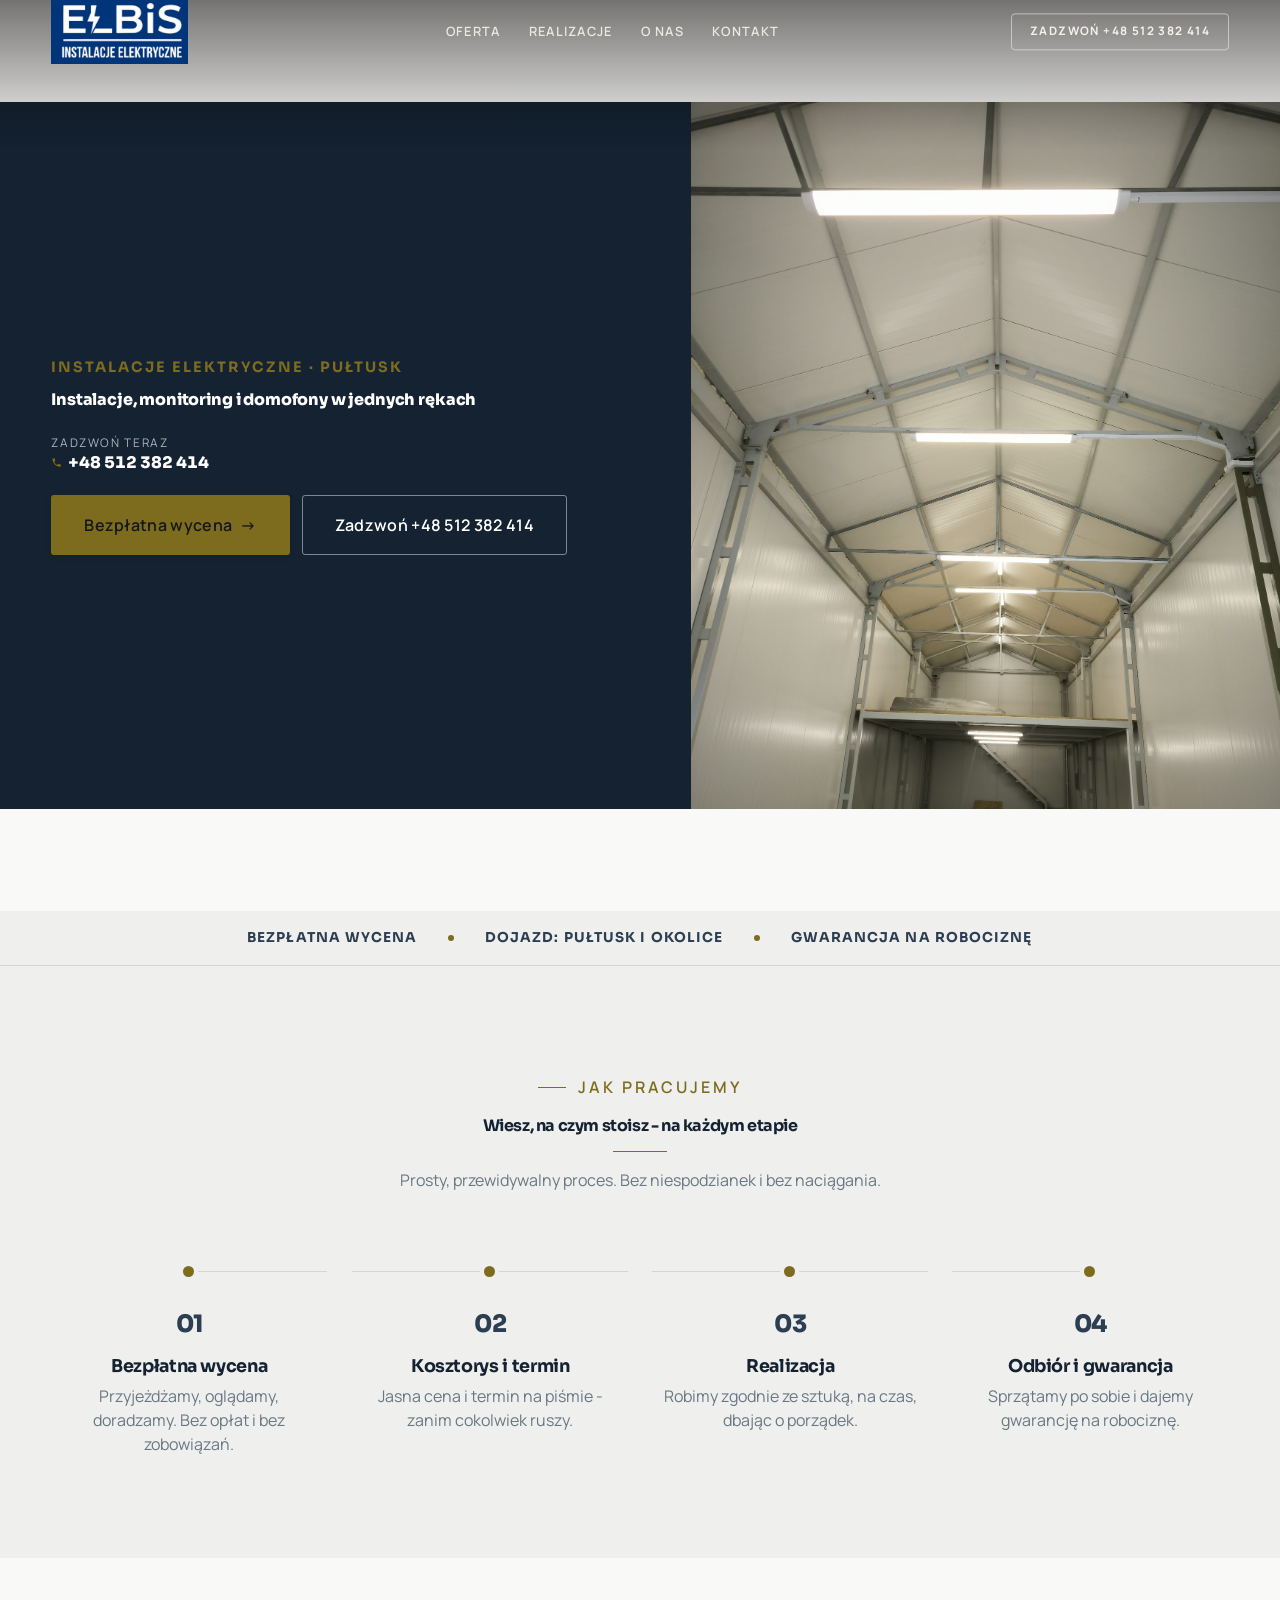
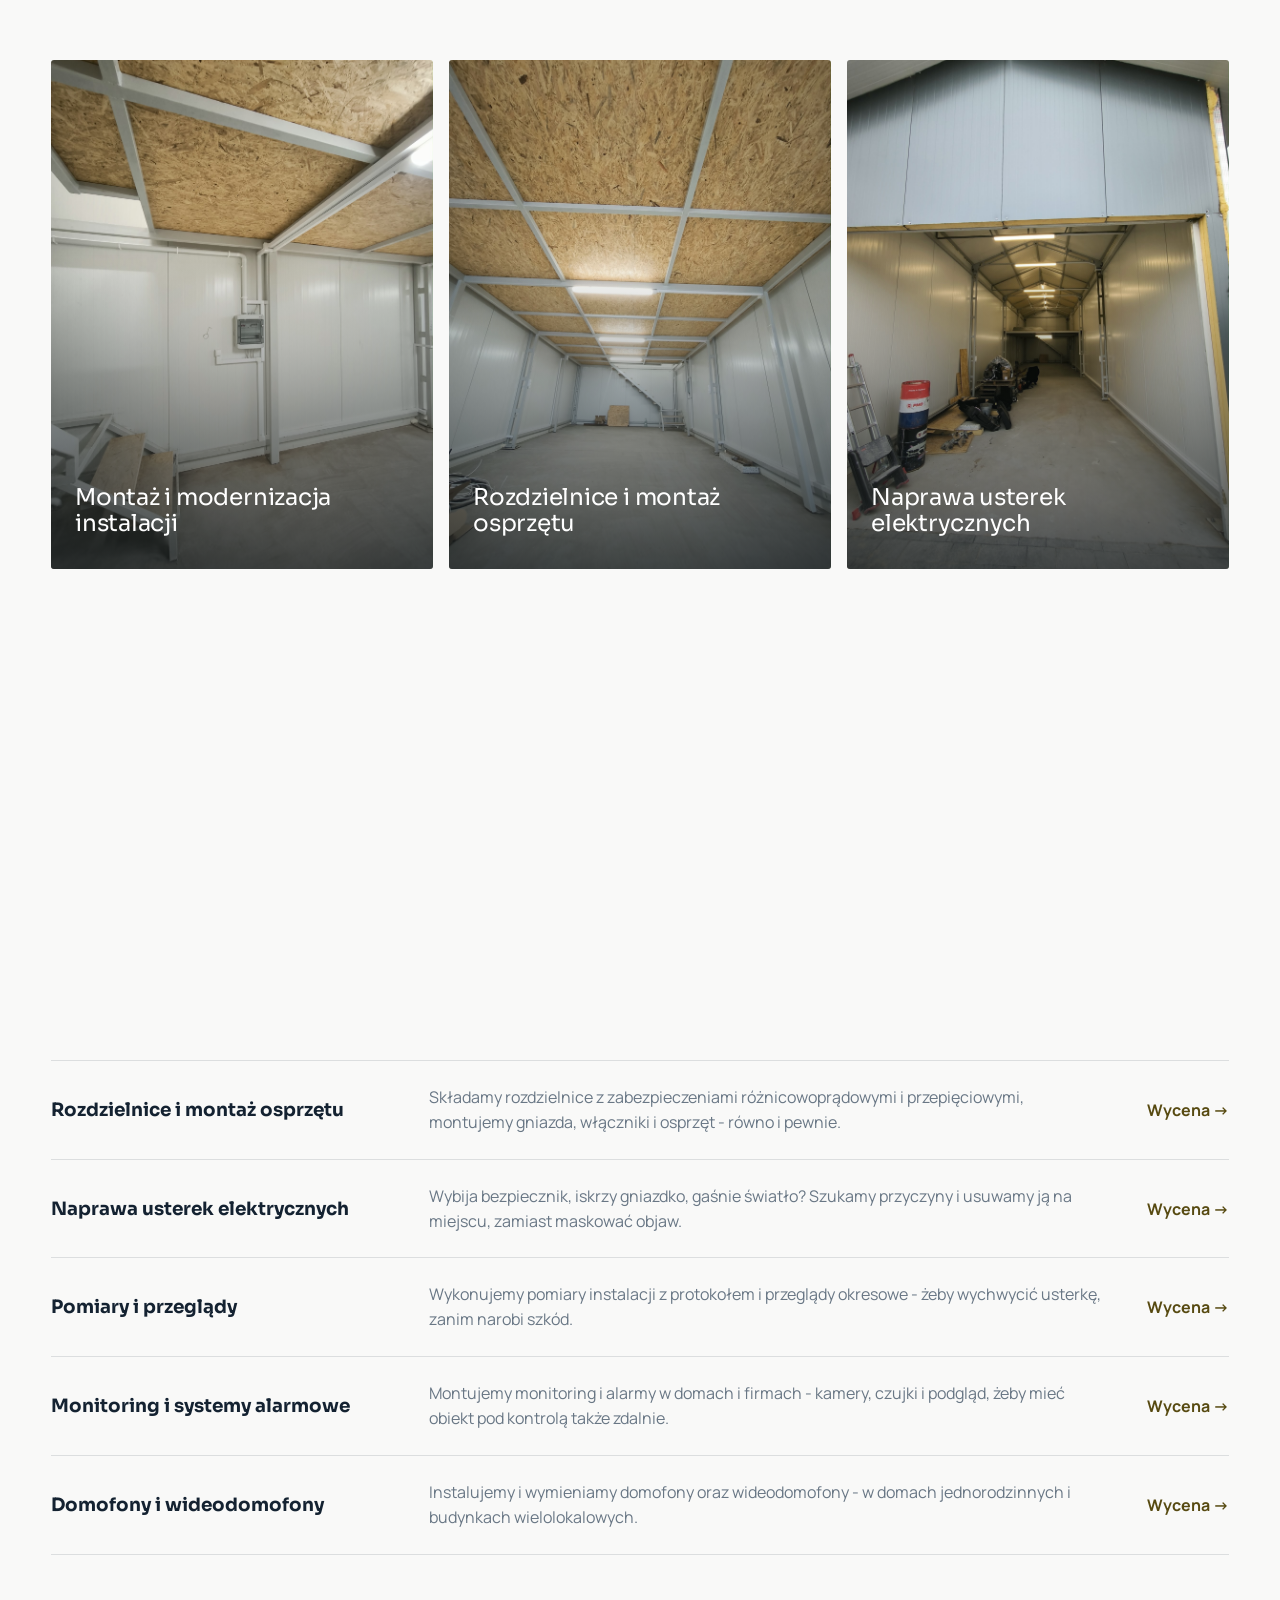
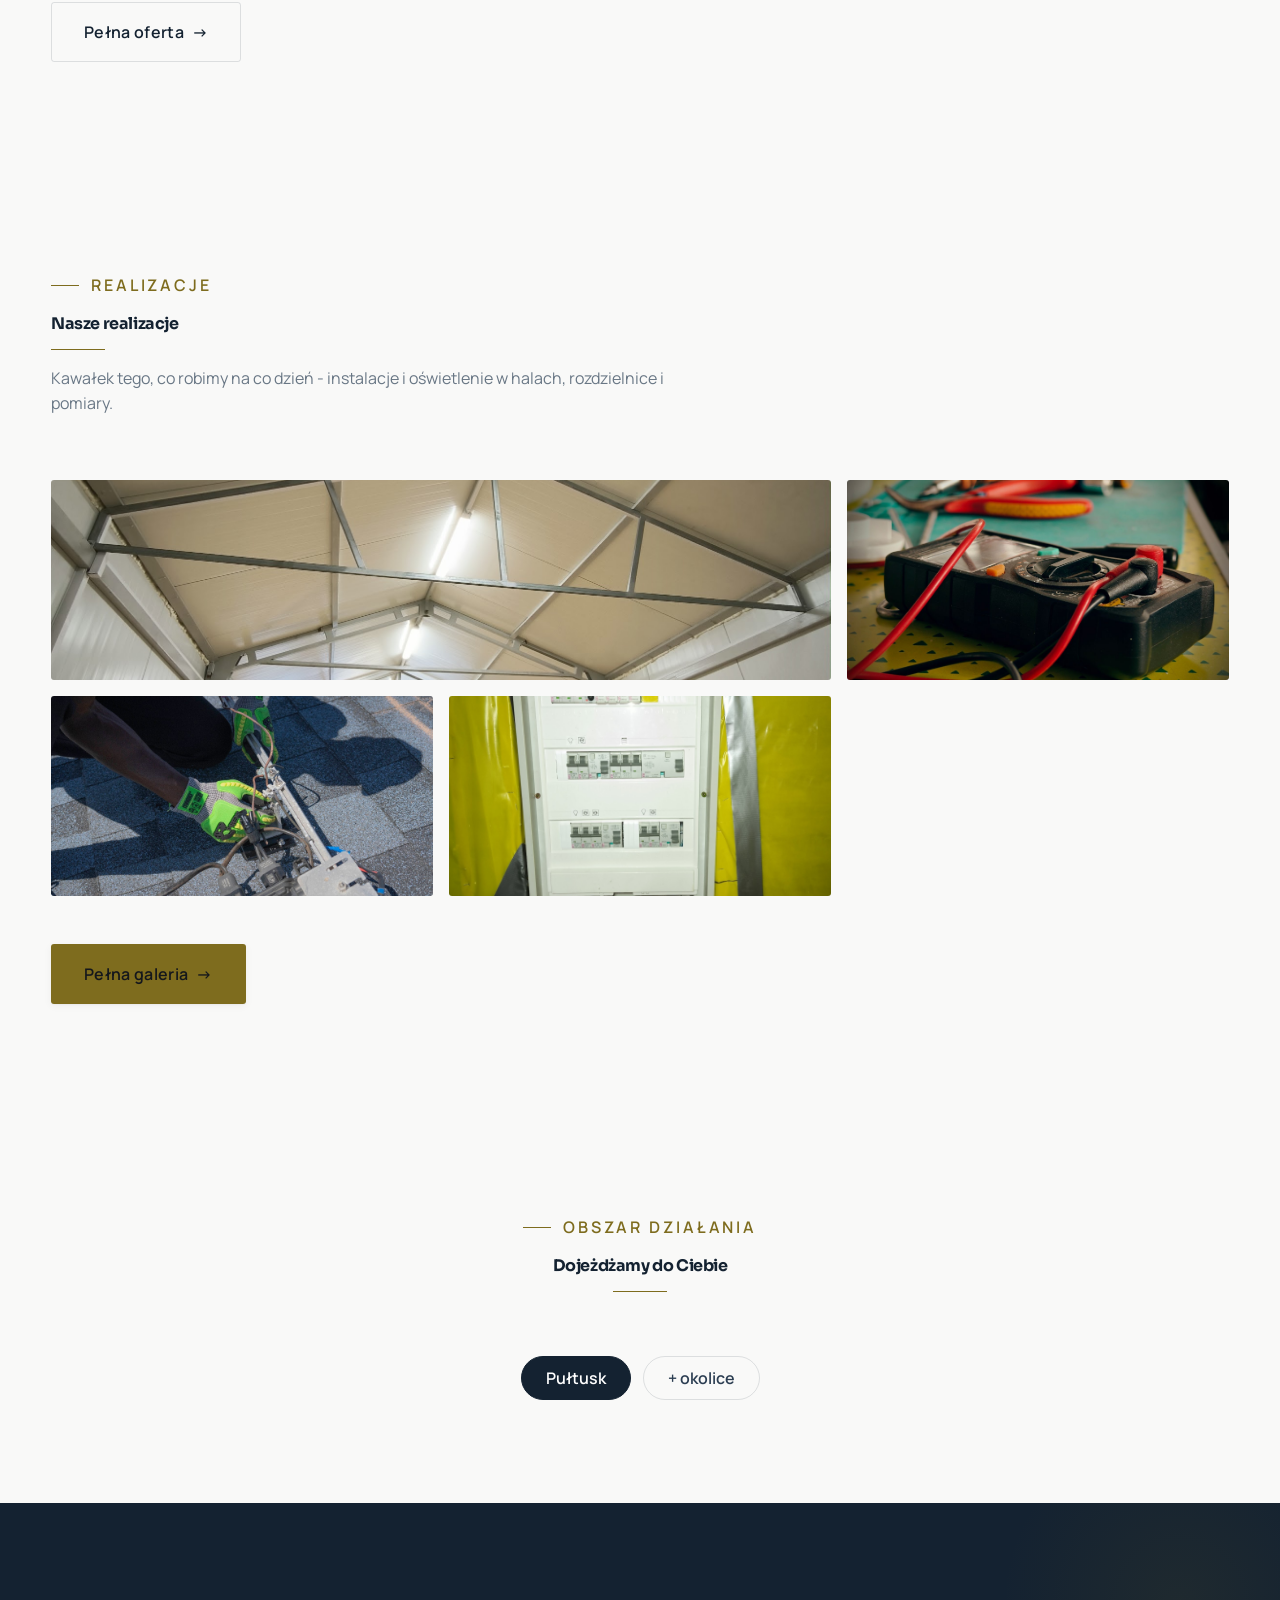
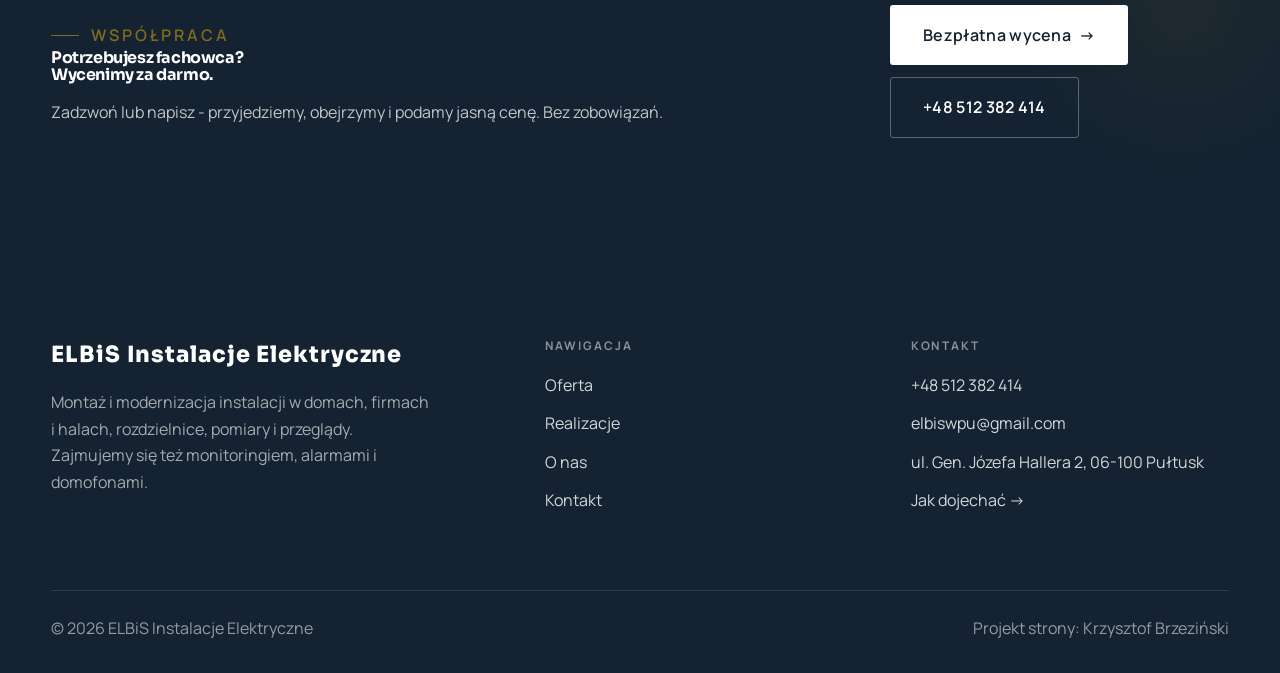
==== index.html @ 4510d1fb "ELBiS Instalacje Elektryczne - demo strony (Pułtusk)" ====
<!DOCTYPE html>
<html lang="pl">
<head>
<meta charset="UTF-8">
<meta name="viewport" content="width=device-width, initial-scale=1.0">
<title>ELBiS Instalacje Elektryczne - Elektryk · Pułtusk</title>
<meta name="description" content="ELBiS Instalacje Elektryczne - Bartosz Smoliński, Pułtusk i okolice. Montaż i modernizacja instalacji, rozdzielnice, pomiary i przeglądy, monitoring i systemy alarmowe, domofony i wideodomofony. Wycena przed pracą. Zadzwoń: 512 382 414.">
<link rel="preconnect" href="https://fonts.googleapis.com">
<link rel="preconnect" href="https://fonts.gstatic.com" crossorigin>
<link href="https://fonts.googleapis.com/css2?family=Sora:wght@600;700;800&family=Manrope:wght@400;500;600&display=swap" rel="stylesheet">
<link rel="stylesheet" href="assets/styles.css">
</head>
<body>

<header class="nav">
  <div class="wrap nav-inner">
    <a class="brand brand-has-logo" href="index.html"><img class="brand-logo" src="img/logo.png" alt="ELBiS Instalacje Elektryczne"></a>
    <nav class="nav-links">
      <a href="oferta.html">Oferta</a>
      <a href="realizacje.html">Realizacje</a>
      <a href="o-nas.html">O nas</a>
      <a href="kontakt.html">Kontakt</a>
      <a href="tel:+48512382414" class="btn btn-accent">Zadzwoń +48 512 382 414</a>
    </nav>
    <button class="nav-toggle" aria-label="Menu"><span></span><span></span><span></span></button>
  </div>
</header>

<section class="hero-fach">
  <img class="hf-photo" src="img/hero.jpg" alt="ELBiS Instalacje Elektryczne">
  <div class="hf-panel">
      <span class="hf-kicker">Instalacje elektryczne · Pułtusk</span>
      <h1 class="hf-title">Instalacje, monitoring i domofony w jednych rękach</h1>
      <a class="hf-phone" href="tel:+48512382414"><span class="hf-phone-lab">Zadzwoń teraz</span><span class="hf-phone-num"><svg class="ico-tel" width="16" height="16" viewBox="0 0 24 24" fill="none" aria-hidden="true"><path d="M6.6 10.8a15.5 15.5 0 0 0 6.6 6.6l2.2-2.2a1 1 0 0 1 1-.24 11.4 11.4 0 0 0 3.6.58 1 1 0 0 1 1 1V20a1 1 0 0 1-1 1A17 17 0 0 1 3 4a1 1 0 0 1 1-1h3.5a1 1 0 0 1 1 1c0 1.25.2 2.46.58 3.6a1 1 0 0 1-.25 1l-2.23 2.2Z" fill="currentColor"/></svg> +48 512 382 414</span></a>
      <div class="hf-actions">
        <a href="kontakt.html" class="btn btn-accent">Bezpłatna wycena <span class="arr">→</span></a>
        <a href="tel:+48512382414" class="btn btn-ghost hf-ghost">Zadzwoń +48 512 382 414</a>
      </div>
  </div>
</section>
<section class="fach-promise">
  <div class="wrap">
    <ul class="fp-row reveal"><li>Bezpłatna wycena</li><li>Dojazd: Pułtusk i okolice</li><li>Gwarancja na robociznę</li></ul>
  </div>
</section>
<section class="proces fachowcy">
  <div class="wrap">
    <div class="head center reveal">
      <span class="eyebrow">Jak pracujemy</span>
      <h2>Wiesz, na czym stoisz - na każdym etapie</h2>
      <p>Prosty, przewidywalny proces. Bez niespodzianek i bez naciągania.</p>
    </div>
    <ol class="proces-line">
      <li class="reveal"><span class="pno">01</span><h3>Bezpłatna wycena</h3><p>Przyjeżdżamy, oglądamy, doradzamy. Bez opłat i bez zobowiązań.</p></li>
      <li class="reveal"><span class="pno">02</span><h3>Kosztorys i termin</h3><p>Jasna cena i termin na piśmie - zanim cokolwiek ruszy.</p></li>
      <li class="reveal"><span class="pno">03</span><h3>Realizacja</h3><p>Robimy zgodnie ze sztuką, na czas, dbając o porządek.</p></li>
      <li class="reveal"><span class="pno">04</span><h3>Odbiór i gwarancja</h3><p>Sprzątamy po sobie i dajemy gwarancję na robociznę.</p></li>
    </ol>
  </div>
</section>
<section class="gateways-band">
  <div class="wrap">
    <div class="gateways">
      <a href="oferta.html" class="gateway reveal"><img src="img/g1.jpg" alt="Montaż i modernizacja instalacji" loading="lazy"><span class="g-ttl">Montaż i modernizacja instalacji</span></a>
      <a href="oferta.html" class="gateway reveal"><img src="img/g2.jpg" alt="Rozdzielnice i montaż osprzętu" loading="lazy"><span class="g-ttl">Rozdzielnice i montaż osprzętu</span></a>
      <a href="oferta.html" class="gateway reveal"><img src="img/g3.jpg" alt="Naprawa usterek elektrycznych" loading="lazy"><span class="g-ttl">Naprawa usterek elektrycznych</span></a>
    </div>
  </div>
</section>
<section class="fach-uslugi">
  <div class="wrap">
    <div class="head reveal">
      <span class="eyebrow">Co robimy</span>
      <h2>Zakres usług</h2>
      <p>Zakres prac, jaki robimy najczęściej - pełny opis i wycenę znajdziesz niżej.</p>
    </div>
    <ul class="fu-list">
      <li class="fu-row reveal"><div class="fu-name">Montaż i modernizacja instalacji</div><div class="fu-desc">Kładziemy nowe instalacje i modernizujemy stare - w domach, mieszkaniach, firmach i halach. Od rozprowadzenia po podłączenie i odbiór.</div><a class="fu-cta" href="kontakt.html">Wycena <span class="arr">→</span></a></li>
      <li class="fu-row reveal"><div class="fu-name">Rozdzielnice i montaż osprzętu</div><div class="fu-desc">Składamy rozdzielnice z zabezpieczeniami różnicowoprądowymi i przepięciowymi, montujemy gniazda, włączniki i osprzęt - równo i pewnie.</div><a class="fu-cta" href="kontakt.html">Wycena <span class="arr">→</span></a></li>
      <li class="fu-row reveal"><div class="fu-name">Naprawa usterek elektrycznych</div><div class="fu-desc">Wybija bezpiecznik, iskrzy gniazdko, gaśnie światło? Szukamy przyczyny i usuwamy ją na miejscu, zamiast maskować objaw.</div><a class="fu-cta" href="kontakt.html">Wycena <span class="arr">→</span></a></li>
      <li class="fu-row reveal"><div class="fu-name">Pomiary i przeglądy</div><div class="fu-desc">Wykonujemy pomiary instalacji z protokołem i przeglądy okresowe - żeby wychwycić usterkę, zanim narobi szkód.</div><a class="fu-cta" href="kontakt.html">Wycena <span class="arr">→</span></a></li>
      <li class="fu-row reveal"><div class="fu-name">Monitoring i systemy alarmowe</div><div class="fu-desc">Montujemy monitoring i alarmy w domach i firmach - kamery, czujki i podgląd, żeby mieć obiekt pod kontrolą także zdalnie.</div><a class="fu-cta" href="kontakt.html">Wycena <span class="arr">→</span></a></li>
      <li class="fu-row reveal"><div class="fu-name">Domofony i wideodomofony</div><div class="fu-desc">Instalujemy i wymieniamy domofony oraz wideodomofony - w domach jednorodzinnych i budynkach wielolokalowych.</div><a class="fu-cta" href="kontakt.html">Wycena <span class="arr">→</span></a></li>
    </ul>
    <div style="margin-top:var(--space-7)" class="reveal"><a href="oferta.html" class="btn btn-ghost">Pełna oferta <span class="arr">→</span></a></div>
  </div>
</section>
<section>
  <div class="wrap">
    <div class="head reveal">
      <span class="eyebrow">Realizacje</span>
      <h2>Nasze realizacje</h2>
      <p>Kawałek tego, co robimy na co dzień - instalacje i oświetlenie w halach, rozdzielnice i pomiary.</p>
    </div>
    <div class="gallery">
      <div class="tile t-two3 reveal"><img src="img/g4.jpg" alt="Rozprowadzenie instalacji" loading="lazy"><div class="cap">Rozprowadzenie instalacji</div></div>
      <div class="tile t-third reveal"><img src="img/g5.jpg" alt="Pomiary instalacji" loading="lazy"><div class="cap">Pomiary instalacji</div></div>
      <div class="tile t-third reveal"><img src="img/g6.jpg" alt="Montaż osprzętu" loading="lazy"><div class="cap">Montaż osprzętu</div></div>
      <div class="tile t-third reveal"><img src="img/about.jpg" alt="ELBiS Instalacje Elektryczne" loading="lazy"></div>
    </div>
    <div style="margin-top:var(--space-7)" class="reveal"><a href="realizacje.html" class="btn btn-accent">Pełna galeria <span class="arr">→</span></a></div>
  </div>
</section>
<section class="obszar">
  <div class="wrap">
    <div class="head center reveal">
      <span class="eyebrow">Obszar działania</span>
      <h2>Dojeżdżamy do Ciebie</h2>
    </div>
    <ul class="obszar-list reveal"><li class="is-home">Pułtusk</li><li>+ okolice</li></ul>
  </div>
</section>
<section class="cta">
  <div class="wrap">
    <div class="reveal">
      <span class="eyebrow">Współpraca</span>
      <h2>Potrzebujesz fachowca? Wycenimy za darmo.</h2>
      <p>Zadzwoń lub napisz - przyjedziemy, obejrzymy i podamy jasną cenę. Bez zobowiązań.</p>
    </div>
    <div class="cta-actions reveal">
      <a href="kontakt.html" class="btn btn-light">Bezpłatna wycena <span class="arr">→</span></a>
      <a href="tel:+48512382414" class="btn btn-ghost" style="color:#fff;border-color:rgba(255,255,255,.3)">+48 512 382 414</a>
    </div>
  </div>
</section>

<footer>
  <div class="wrap">
    <div class="foot-grid">
      <div class="foot-brand">
        <div class="name">ELBiS Instalacje Elektryczne</div>
        <p>Montaż i modernizacja instalacji w domach, firmach i halach, rozdzielnice, pomiary i przeglądy. Zajmujemy się też monitoringiem, alarmami i domofonami.</p>
      </div>
      <div class="foot-col">
        <h4>Nawigacja</h4>
        <a href="oferta.html">Oferta</a>
        <a href="realizacje.html">Realizacje</a>
        <a href="o-nas.html">O nas</a>
        <a href="kontakt.html">Kontakt</a>
      </div>
      <div class="foot-col">
        <h4>Kontakt</h4>
        <a href="tel:+48512382414">+48 512 382 414</a>
        <a href="mailto:elbiswpu@gmail.com">elbiswpu@gmail.com</a>
        <p>ul. Gen. Józefa Hallera 2, 06-100 Pułtusk</p>
        <a href="https://maps.google.com/?cid=14409911382226523155&g_mp=CiVnb29nbGUubWFwcy5wbGFjZXMudjEuUGxhY2VzLkdldFBsYWNlEAIYBCAA" target="_blank" rel="noopener">Jak dojechać →</a>
      </div>
    </div>
    <div class="foot-bot">
      <span>© 2026 ELBiS Instalacje Elektryczne</span>
      <span>Projekt strony: Krzysztof Brzeziński</span>
    </div>
  </div>
</footer>
<div class="sticky-call"><a class="sc-call" href="tel:+48512382414"><svg class="ico-tel" width="16" height="16" viewBox="0 0 24 24" fill="none" aria-hidden="true"><path d="M6.6 10.8a15.5 15.5 0 0 0 6.6 6.6l2.2-2.2a1 1 0 0 1 1-.24 11.4 11.4 0 0 0 3.6.58 1 1 0 0 1 1 1V20a1 1 0 0 1-1 1A17 17 0 0 1 3 4a1 1 0 0 1 1-1h3.5a1 1 0 0 1 1 1c0 1.25.2 2.46.58 3.6a1 1 0 0 1-.25 1l-2.23 2.2Z" fill="currentColor"/></svg> Zadzwoń</a><a class="sc-quote" href="kontakt.html">Bezpłatna wycena</a></div>

<script src="assets/main.js"></script>
</body>
</html>
---- assets/styles.css ----
/* ============================================================
   STOLBASZ — premium, architektoniczny B2B fit-out
   Jasna paleta, zero brązu. System wg premium-web-craft.
   Projekt strony: Krzysztof Brzeziński
   ============================================================ */

:root{
  /* PALETA — jasna, architektoniczna, chłodna */
  --paper:#f5f7fa;          /* główne tło */
  --paper-2:#e7edf3;        /* sekcje alternatywne (chłodny jasny szary) */
  --paper-3:#e7edf3;        /* delikatne wypełnienia */
  --ink:#142231;            /* tekst główny — chłodny grafit */
  --ink-soft:#2c3e52;       /* nagłówki drugorzędne */
  --muted:#697785;          /* tekst poboczny */
  --line:rgba(20,34,49,.12);/* hairline */
  --accent:#e8a00c;         /* stonowany petrol-slate — jedyny akcent */
  --accent-d:#c47f06;
  --accent-soft:rgba(232,160,12,.10);
  --dark:#142231;           /* sekcje ciemne (stopka/CTA) */

  /* ODSTĘPY — skala 4/8 */
  --space-1:4px; --space-2:8px; --space-3:12px; --space-4:16px; --space-5:24px;
  --space-6:32px; --space-7:48px; --space-8:64px; --space-9:96px; --space-10:128px;

  /* TYPOGRAFIA — fluid clamp() */
  --text-sm:clamp(.82rem,.8rem+.1vw,.9rem);
  --text-base:clamp(1rem,.97rem+.15vw,1.1rem);
  --text-lg:clamp(1.12rem,1.05rem+.3vw,1.3rem);
  --text-h3:clamp(1.2rem,1.1rem+.5vw,1.5rem);
  --text-h2:clamp(1.9rem,1.5rem+1.9vw,2.8rem);
  --text-h1:clamp(2.6rem,1.9rem+3.6vw,4.6rem);

  /* PROMIENIE — architektoniczne, raczej ostre */
  --r-sm:3px; --r-md:6px; --r-lg:10px;

  /* RUCH */
  --ease:cubic-bezier(.25,.46,.45,.94); --dur:.24s;

  /* CIENIE — miękkie, warstwowe */
  --sh-sm:0 1px 2px rgba(16,24,32,.04), 0 2px 8px rgba(16,24,32,.05);
  --sh-md:0 2px 6px rgba(16,24,32,.05), 0 12px 28px -8px rgba(16,24,32,.12);
  --sh-lg:0 6px 14px rgba(16,24,32,.07), 0 26px 56px -18px rgba(16,24,32,.22);

  --hairline:1px solid var(--line);

  --font-display:'Sora','Manrope',sans-serif;
  --font-body:'Manrope',sans-serif;
}

*{box-sizing:border-box;margin:0;padding:0}
html{scroll-behavior:smooth}
body{
  font-family:var(--font-body);
  font-size:var(--text-base);
  line-height:1.65;
  color:var(--ink);
  background:var(--paper);
  -webkit-font-smoothing:antialiased;
  text-rendering:optimizeLegibility;
}
img{max-width:100%;display:block}
a{color:inherit;text-decoration:none}

.wrap{width:min(92%,1180px);margin-inline:auto}
section{padding-block:clamp(52px,6.5vw,96px)}

h1,h2,h3{font-family:var(--font-display);font-weight:700;line-height:1.08;letter-spacing:-.02em;color:var(--ink)}
h1{font-size:var(--text-h1);letter-spacing:-.035em}
h2{font-size:var(--text-h2);letter-spacing:-.025em}
h3{font-size:var(--text-h3)}
p{max-width:65ch}

.eyebrow{
  font-family:var(--font-body);
  font-size:var(--text-sm);
  font-weight:600;
  letter-spacing:.18em;
  text-transform:uppercase;
  color:var(--accent);
  display:inline-flex;align-items:center;gap:var(--space-3);
}
.eyebrow::before{content:"";width:28px;height:1px;background:var(--accent);display:inline-block}

.muted{color:var(--muted)}
.lead{font-size:var(--text-lg);line-height:1.55;color:var(--ink-soft);max-width:50ch}

/* ---------- BUTTONS ---------- */
.btn{
  display:inline-flex;align-items:center;gap:var(--space-2);
  font-weight:600;font-size:var(--text-sm);letter-spacing:.02em;
  padding:var(--space-4) var(--space-6);
  border-radius:var(--r-sm);
  transition:transform var(--dur) var(--ease),box-shadow var(--dur) var(--ease),background var(--dur) var(--ease);
  cursor:pointer;border:1px solid transparent;
}
.btn-accent{background:var(--accent);color:#fff;box-shadow:var(--sh-sm)}
.btn-accent:hover{background:var(--accent-d);transform:translateY(-2px);box-shadow:var(--sh-md)}
.btn-accent:active{transform:translateY(0);box-shadow:var(--sh-sm)}
.btn-ghost{background:transparent;color:var(--ink);border-color:var(--line)}
.btn-ghost:hover{border-color:var(--accent);color:var(--accent);transform:translateY(-2px)}
.btn-light{background:#fff;color:var(--ink);box-shadow:var(--sh-sm)}
.btn-light:hover{transform:translateY(-2px);box-shadow:var(--sh-md)}
.btn .arr{transition:transform var(--dur) var(--ease)}
.btn:hover .arr{transform:translateX(4px)}

/* ---------- NAV ---------- */
.nav{
  position:sticky;top:0;z-index:50;
  background:color-mix(in srgb,var(--paper) 88%,transparent);
  backdrop-filter:saturate(140%) blur(10px);
  border-bottom:var(--hairline);
}
.nav-inner{display:flex;align-items:center;justify-content:space-between;height:72px}
.brand{display:flex;flex-direction:column;line-height:1}
.brand .name{font-family:var(--font-display);font-weight:800;font-size:1.35rem;letter-spacing:.04em}
.brand .sub{font-size:.62rem;letter-spacing:.34em;text-transform:uppercase;color:var(--muted);margin-top:5px}
.nav-links{display:flex;align-items:center;gap:var(--space-6)}
.nav-links a{font-size:var(--text-sm);font-weight:500;color:var(--ink-soft);position:relative;padding-block:4px;transition:color var(--dur) var(--ease)}
.nav-links a::after{content:"";position:absolute;left:0;bottom:0;width:0;height:1.5px;background:var(--accent);transition:width var(--dur) var(--ease)}
.nav-links a:hover,.nav-links a.active{color:var(--ink)}
.nav-links a:hover::after,.nav-links a.active::after{width:100%}
.nav-links .btn{padding:var(--space-2) var(--space-5)}
/* przyciski w nav: właściwy kolor (przebij .nav-links a) + bez podkreślenia */
.nav-links a.btn-accent{color:#fff}
.nav-links a.btn-ghost,.nav-links a.btn-light{color:var(--ink)}
.nav-links a.btn::after{display:none}
.nav-toggle{display:none;background:none;border:none;cursor:pointer;flex-direction:column;gap:5px;padding:8px}
.nav-toggle span{width:24px;height:2px;background:var(--ink);transition:var(--dur)}

/* ---------- HERO (split) ---------- */
.hero{position:relative;overflow:hidden;border-bottom:var(--hairline)}
.hero-grid{display:grid;grid-template-columns:1.05fr .95fr;gap:clamp(24px,4vw,60px);align-items:center;
  padding-block:clamp(36px,4.5vw,64px)}
.hero-copy .eyebrow{margin-bottom:var(--space-5)}
.hero-copy h1{margin-bottom:var(--space-5)}
.hero-copy .lead{margin-bottom:var(--space-7)}
.hero-actions{display:flex;flex-wrap:wrap;gap:var(--space-4)}
.hero-art{position:relative;aspect-ratio:4/3;border-radius:var(--r-lg);overflow:hidden;box-shadow:var(--sh-lg)}
.hero-art img{width:100%;height:100%;object-fit:cover}
.hero-art::after{content:"";position:absolute;inset:0;background:linear-gradient(180deg,transparent 55%,rgba(18,24,28,.28))}
.hero-badge{position:absolute;left:var(--space-5);bottom:var(--space-5);z-index:2;
  background:rgba(252,252,251,.94);backdrop-filter:blur(4px);
  border-radius:var(--r-md);padding:var(--space-4) var(--space-5);box-shadow:var(--sh-md);max-width:78%}
.hero-badge strong{display:block;font-family:var(--font-display);font-size:1rem;letter-spacing:-.01em}
.hero-badge span{font-size:var(--text-sm);color:var(--muted)}

/* ---------- HERO duży / kinowy (strona główna) ---------- */
.hero-cine{position:relative;min-height:clamp(560px,82vh,840px);min-height:clamp(560px,82svh,840px);display:flex;align-items:center;overflow:hidden;border-bottom:var(--hairline)}
.hero-cine>img{position:absolute;inset:0;width:100%;height:100%;object-fit:cover;z-index:0}
.hero-cine::after{content:"";position:absolute;inset:0;z-index:1;
  background:linear-gradient(95deg,rgba(13,18,23,.86) 0%,rgba(13,18,23,.64) 32%,rgba(13,18,23,.24) 62%,rgba(13,18,23,.04) 100%)}
.hero-cine .wrap{position:relative;z-index:2;padding-block:var(--space-8)}
.hero-cine .hero-copy{max-width:660px}
.hero-cine .eyebrow{color:#fff;margin-bottom:var(--space-5)}
.hero-cine .eyebrow::before{background:#fff}
.hero-cine h1{color:#fff;margin-bottom:var(--space-5);font-size:clamp(2.9rem,2rem+4.4vw,5.2rem)}
.hero-cine .lead{color:rgba(255,255,255,.92);max-width:48ch;margin-bottom:var(--space-7)}
.hero-cine .hero-actions{display:flex;flex-wrap:wrap;gap:var(--space-4)}
@media(max-width:680px){
  .hero-cine{min-height:clamp(520px,76vh,640px);min-height:clamp(520px,76svh,640px);align-items:flex-end}
  .hero-cine::after{background:linear-gradient(0deg,rgba(13,18,23,.9) 6%,rgba(13,18,23,.45) 55%,rgba(13,18,23,.25) 100%)}
  .hero-cine .wrap{padding-bottom:var(--space-9)}
}

/* full-bleed hero variant (podstrony) */
.pagehead{position:relative;min-height:46vh;min-height:46svh;display:flex;align-items:flex-end;overflow:hidden;border-bottom:var(--hairline)}
.pagehead img{position:absolute;inset:0;width:100%;height:100%;object-fit:cover}
.pagehead::after{content:"";position:absolute;inset:0;background:linear-gradient(180deg,rgba(18,24,28,.25),rgba(18,24,28,.62))}
.pagehead .wrap{position:relative;z-index:2;padding-block:var(--space-9);color:#fff}
.pagehead h1{color:#fff;max-width:18ch}
.pagehead .eyebrow{color:#fff}
.pagehead .eyebrow::before{background:#fff}
.pagehead p{color:rgba(255,255,255,.86);margin-top:var(--space-4);max-width:54ch}

/* ---------- STRIP (pasek skrótów / liczby) ---------- */
.strip{background:var(--dark);color:#fff}
.strip .wrap{display:grid;grid-template-columns:repeat(4,1fr);gap:var(--space-6);padding-block:var(--space-8)}
.strip .item .k{font-family:var(--font-display);font-size:clamp(1.6rem,1.2rem+1.4vw,2.4rem);font-weight:800;letter-spacing:-.02em;color:#fff}
.strip .item .v{font-size:var(--text-sm);color:rgba(255,255,255,.66);margin-top:var(--space-2);line-height:1.45}
.strip .item{border-left:2px solid var(--accent);padding-left:var(--space-5)}

/* ---------- SECTION HEAD ---------- */
.head{max-width:48rem;margin-bottom:var(--space-8)}
.head.center{margin-inline:auto;text-align:center}
.head .eyebrow{margin-bottom:var(--space-4)}
.head h2{margin-bottom:var(--space-4)}
.head p{color:var(--muted);font-size:var(--text-lg);line-height:1.55}
.head.center p{margin-inline:auto}

/* ---------- INTRO SPLIT ---------- */
.split{display:grid;grid-template-columns:.92fr 1.08fr;gap:clamp(28px,5vw,80px);align-items:center}
.split.rev{grid-template-columns:1.08fr .92fr}
.split.rev .split-art{order:-1}
.split-art{position:relative;aspect-ratio:5/4;border-radius:var(--r-lg);overflow:hidden;box-shadow:var(--sh-lg)}
.split-art img{width:100%;height:100%;object-fit:cover}
.split-copy h2{margin-bottom:var(--space-5)}
.split-copy p+p{margin-top:var(--space-4)}
.split-copy .btn{margin-top:var(--space-6)}

/* ---------- SERVICES (zakres) ---------- */
.svc-grid{display:grid;grid-template-columns:repeat(auto-fit,minmax(280px,1fr));gap:var(--space-5)}
.svc{background:#fff;border:var(--hairline);border-radius:var(--r-md);padding:var(--space-7) var(--space-6);
  transition:transform var(--dur) var(--ease),box-shadow var(--dur) var(--ease),border-color var(--dur) var(--ease);
  position:relative;overflow:hidden}
.svc::before{content:"";position:absolute;left:0;top:0;width:3px;height:0;background:var(--accent);transition:height var(--dur) var(--ease)}
.svc:hover{transform:translateY(-4px);box-shadow:var(--sh-md);border-color:transparent}
.svc:hover::before{height:100%}
.svc .ic{font-family:var(--font-display);font-size:.8rem;font-weight:700;letter-spacing:.12em;color:var(--accent);margin-bottom:var(--space-4)}
.svc h3{margin-bottom:var(--space-3);font-size:1.22rem}
.svc p{color:var(--muted);font-size:var(--text-base);line-height:1.6}

/* big detailed service rows */
.svc-row{display:grid;grid-template-columns:.8fr 1.2fr;gap:clamp(20px,4vw,60px);align-items:center;padding-block:var(--space-8)}
.svc-row+.svc-row{border-top:var(--hairline)}
.svc-row.rev{grid-template-columns:1.2fr .8fr}
.svc-row.rev .svc-row-art{order:-1}
.svc-row-art{aspect-ratio:4/3;border-radius:var(--r-md);overflow:hidden;box-shadow:var(--sh-md)}
.svc-row-art img{width:100%;height:100%;object-fit:cover}
.svc-row h3{font-size:1.5rem;margin-bottom:var(--space-4)}
.svc-row .num{font-family:var(--font-display);font-size:.85rem;font-weight:700;letter-spacing:.14em;color:var(--accent);display:block;margin-bottom:var(--space-3)}
.svc-row ul{list-style:none;margin-top:var(--space-4);display:flex;flex-direction:column;gap:var(--space-2)}
.svc-row li{position:relative;padding-left:var(--space-5);color:var(--muted);font-size:var(--text-base)}
.svc-row li::before{content:"";position:absolute;left:0;top:.62em;width:8px;height:1px;background:var(--accent)}

/* ---------- GALLERY (realizacje) ---------- */
.gallery{display:grid;grid-template-columns:repeat(12,1fr);gap:var(--space-4);grid-auto-rows:200px}
/* GALERIA MASONRY — pionowe zdjęcia (portrety beauty/wellness) bez przycinania: kolumny, height auto */
.gallery-masonry{column-count:3;column-gap:var(--space-4)}
@media(max-width:900px){.gallery-masonry{column-count:2}}
@media(max-width:560px){.gallery-masonry{column-count:1}}
.gallery-masonry .m-tile{break-inside:avoid;margin:0 0 var(--space-4);padding:0;position:relative;overflow:hidden;border-radius:var(--r-md);border:1px solid var(--line)}
.gallery-masonry .m-tile img{width:100%;height:auto;display:block}
.gallery-masonry .m-tile .cap{position:absolute;left:0;right:0;bottom:0;padding:var(--space-4);color:#fff;background:linear-gradient(0deg,rgba(0,0,0,.55),transparent);font-size:var(--text-sm)}
.gallery-masonry .m-tile .cap small{display:block;font-weight:400;opacity:.78;letter-spacing:.04em;text-transform:uppercase;font-size:.66rem;margin-top:3px}
.tile{position:relative;overflow:hidden;border-radius:var(--r-md);box-shadow:var(--sh-sm);
  transition:transform var(--dur) var(--ease),box-shadow var(--dur) var(--ease)}
.tile img{width:100%;height:100%;object-fit:cover;transition:transform .6s var(--ease)}
.tile:hover{box-shadow:var(--sh-md)}
.tile:hover img{transform:scale(1.05)}
.tile .cap{position:absolute;left:0;right:0;bottom:0;padding:var(--space-5) var(--space-4) var(--space-4);
  background:linear-gradient(transparent,rgba(18,24,28,.78));color:#fff;
  font-size:var(--text-sm);font-weight:600;letter-spacing:.01em;
  opacity:0;transform:translateY(8px);transition:var(--dur) var(--ease)}
.tile:hover .cap{opacity:1;transform:translateY(0)}
.tile .cap small{display:block;font-weight:400;opacity:.78;letter-spacing:.04em;text-transform:uppercase;font-size:.66rem;margin-top:3px}
/* bento spans */
.t-wide{grid-column:span 6}
.t-tall{grid-column:span 6;grid-row:span 2}
.t-std{grid-column:span 6}
.t-third{grid-column:span 4}
.t-two3{grid-column:span 8}

/* ---------- TRUST / WIARYGODNOŚĆ ---------- */
.trust{background:var(--paper-2)}
.trust-grid{display:grid;grid-template-columns:repeat(auto-fit,minmax(240px,1fr));gap:var(--space-5);margin-top:var(--space-7)}
.trust-card{background:#fff;border-radius:var(--r-md);padding:var(--space-7) var(--space-6);box-shadow:var(--sh-sm);border-top:3px solid var(--accent)}
.trust-card .big{font-family:var(--font-display);font-size:clamp(1.8rem,1.3rem+1.6vw,2.6rem);font-weight:800;letter-spacing:-.02em;color:var(--ink);line-height:1}
.trust-card h3{font-size:1.12rem;margin:var(--space-3) 0 var(--space-2)}
.trust-card p{color:var(--muted);font-size:var(--text-base);line-height:1.55}

/* ---------- CTA band ---------- */
.cta{background:var(--dark);color:#fff;position:relative;overflow:hidden}
.cta .wrap{display:grid;grid-template-columns:1.4fr .6fr;gap:var(--space-7);align-items:center;position:relative;z-index:2}
.cta h2{color:#fff;max-width:20ch}
.cta p{color:rgba(255,255,255,.74);margin-top:var(--space-4)}
.cta-actions{display:flex;flex-direction:column;gap:var(--space-3);align-items:flex-start}
.cta::before{content:"";position:absolute;right:-80px;top:-80px;width:360px;height:360px;border-radius:50%;
  background:radial-gradient(circle,var(--accent-soft),transparent 70%)}

/* ---------- CONTACT ---------- */
.contact-grid{display:grid;grid-template-columns:.85fr 1.15fr;gap:clamp(28px,4vw,56px);align-items:start}
.info-list{display:flex;flex-direction:column;gap:var(--space-2)}
.info-row{display:flex;gap:var(--space-4);align-items:flex-start;padding-block:var(--space-4);border-bottom:var(--hairline)}
.info-row .ic{flex:none;width:42px;height:42px;display:grid;place-items:center;border-radius:50%;
  background:var(--accent-soft);color:var(--accent);font-size:1.05rem}
.info-row .lbl{font-size:.72rem;letter-spacing:.14em;text-transform:uppercase;color:var(--muted)}
.info-row .val{font-weight:600;font-size:var(--text-base);margin-top:2px}
.info-row a.val:hover{color:var(--accent)}
.map{border:none;border-radius:var(--r-lg);box-shadow:var(--sh-md);width:100%;height:100%;min-height:380px;filter:grayscale(.2) contrast(1.02)}
.form{background:#fff;border:var(--hairline);border-radius:var(--r-lg);padding:clamp(24px,3vw,40px);box-shadow:var(--sh-sm)}
.form .fld{margin-bottom:var(--space-5)}
.form label{display:block;font-size:var(--text-sm);font-weight:600;margin-bottom:var(--space-2)}
.form input,.form textarea{width:100%;font-family:inherit;font-size:var(--text-base);color:var(--ink);
  padding:var(--space-4);border:var(--hairline);border-radius:var(--r-sm);background:var(--paper);transition:border-color var(--dur)}
.form input:focus,.form textarea:focus{outline:none;border-color:var(--accent);background:#fff}
.form textarea{resize:vertical;min-height:120px}
.form .note{font-size:var(--text-sm);color:var(--muted);margin-top:var(--space-3)}

/* ---------- FOOTER ---------- */
footer{background:var(--dark);color:#fff;padding-block:var(--space-9) var(--space-6)}
.foot-grid{display:grid;grid-template-columns:1.4fr 1fr 1fr;gap:var(--space-7);margin-bottom:var(--space-8)}
.foot-brand .name{font-family:var(--font-display);font-weight:800;font-size:1.4rem;letter-spacing:.04em}
.foot-brand p{color:rgba(255,255,255,.62);margin-top:var(--space-4);font-size:var(--text-base);max-width:38ch}
.foot-col h4{font-size:.74rem;letter-spacing:.16em;text-transform:uppercase;color:rgba(255,255,255,.5);margin-bottom:var(--space-4)}
.foot-col a,.foot-col p{display:block;color:rgba(255,255,255,.82);font-size:var(--text-base);margin-bottom:var(--space-3)}
.foot-col a:hover{color:#fff}
.foot-bot{border-top:1px solid rgba(255,255,255,.12);padding-top:var(--space-5);display:flex;justify-content:space-between;flex-wrap:wrap;gap:var(--space-3);
  font-size:var(--text-sm);color:rgba(255,255,255,.55)}
.foot-bot a:hover{color:#fff}

/* ---------- REVEAL ---------- */
.reveal{opacity:0;transform:translateY(22px);transition:opacity .6s var(--ease),transform .6s var(--ease)}
.reveal.in{opacity:1;transform:none}

/* ---------- RESPONSIVE ---------- */
@media(max-width:920px){
  .hero-grid,.split,.split.rev,.svc-row,.svc-row.rev,.cta .wrap,.contact-grid,.foot-grid{grid-template-columns:1fr}
  .split.rev .split-art,.svc-row.rev .svc-row-art{order:0}
  .hero-art{aspect-ratio:16/10;max-height:420px}
  .strip .wrap{grid-template-columns:repeat(2,1fr);gap:var(--space-7)}
  .gallery{grid-auto-rows:180px}
  .t-wide,.t-tall,.t-std,.t-third,.t-two3{grid-column:span 6}
  .t-tall{grid-row:span 1}
  .cta-actions{flex-direction:row;flex-wrap:wrap}
  .foot-grid{gap:var(--space-6)}
}
@media(max-width:680px){
  .nav-links{position:fixed;inset:72px 0 auto 0;background:var(--paper);flex-direction:column;align-items:stretch;
    gap:0;padding:var(--space-4) 6%;border-bottom:var(--hairline);box-shadow:var(--sh-md);
    transform:translateY(-120%);transition:transform var(--dur) var(--ease)}
  .nav-links.open{transform:translateY(0)}
  .nav-links a{padding-block:var(--space-4);border-bottom:var(--hairline)}
  .nav-links .btn{margin-top:var(--space-3);justify-content:center}
  .nav-toggle{display:flex}
  .strip .wrap{grid-template-columns:1fr}
  .gallery{grid-template-columns:repeat(6,1fr)}
  .foot-grid{grid-template-columns:1fr}
}
@media(prefers-reduced-motion:reduce){
  *{animation-duration:.01ms!important;transition:none!important}
  .reveal{opacity:1!important;transform:none!important}
  html{scroll-behavior:auto}
}

/* ============================================================
   PREMIUM LAYER — destylat deep-researchu branż (anty-AI, spokój).
   Zmienne STOLBASZ (--accent/--ink/--paper/--line/--dark). Ruch ledwo
   zauważalny, krzywa cubic-bezier(.16,.84,.44,1); prefers-reduced-motion
   pokryte blanketem wyżej. Karty hairline zamiast cieni = #1 sygnał „nie-AI".
   ============================================================ */

/* więcej oddechu między sekcjami (liderzy: 110-130px) */
section{padding-block:clamp(64px,8vw,128px)}

/* 1) Aksamitny reveal — dłuższa, miękka krzywa zamiast „skoku" */
.reveal{transition:opacity .9s cubic-bezier(.16,.84,.44,1),transform .9s cubic-bezier(.16,.84,.44,1);will-change:opacity,transform}
/* stagger TYLKO w galerii (tam pozycja = porządek dzieci) */
.gallery .reveal:nth-child(2){transition-delay:.07s}
.gallery .reveal:nth-child(3){transition-delay:.14s}
.gallery .reveal:nth-child(4){transition-delay:.21s}
.gallery .reveal:nth-child(5){transition-delay:.28s}
.gallery .reveal:nth-child(6){transition-delay:.35s}

/* 2) Hero STATYCZNY na .hero-cine — Ken Burns CAŁKIEM WYŁĄCZONY 26.06 (3. zgłoszenie Szymona).
   GENEZA: animowanie scale na <img> hero z teksturami (cegły/framugi) re-samplinguje obraz
   klatka po klatce → na części ekranów drobne drganie/shimmer = „heroshot się trzęsie".
   translateY usunięto wcześniej, scale-only + will-change/GPU NIE wystarczyły do GWARANCJI gładkości.
   Krzysztof zażądał pewności („make sure, że błąd się nie pojawi") > efekt. Zero animacji = 0% drgania.
   Delikatny zoom zostaje TYLKO w pełnoekranowych hero gastro/studio (hg-bg/hs-bg — tło, inny
   mechanizm, chwalone, nigdy nie zgłaszane). NIE wracać do KB na .hero-cine bez realnego testu
   na sprzęcie klienta — to ryzyko regresji „trzęsienia”. */
/* BEZPIECZNY "wow" na hero = jednorazowy FADE-IN (opacity), nie zoom.
   opacity nie dotyka bitmapy → gładkie na KAŻDYM zdjęciu/ekranie/GPU, zero ryzyka migotania.
   Geometryczny ruch (scale/translate) na .hero-cine jest ZAKAZANY (bramka pilnuje). */
@keyframes heroFade{from{opacity:0}to{opacity:1}}
.hero-cine>img{transform:none;animation:heroFade 1.1s ease-out both}

/* 3) Akcentowy hairline pod nagłówkiem sekcji, który „rysuje się" przy wejściu */
.head h2{position:relative;padding-bottom:18px}
.head h2::after{content:"";position:absolute;left:0;bottom:0;height:1px;width:0;background:var(--accent);transition:width 1s cubic-bezier(.16,.84,.44,1) .15s}
.head.center h2::after{left:50%;transform:translateX(-50%)}
.head.reveal.in h2::after,.head.center.reveal.in h2::after{width:54px}

/* 4) Karty HAIRLINE zamiast cieni/zaokrągleń (najmocniejszy anty-AI detal) */
.svc{background:transparent;border:1px solid var(--line);border-radius:var(--r-sm);box-shadow:none}
.svc:hover{box-shadow:none;border-color:var(--accent);transform:translateY(-3px)}
.trust-card{background:transparent;box-shadow:none;border:1px solid var(--line);border-top:2px solid var(--accent);border-radius:var(--r-sm)}
.tile{box-shadow:none;border-radius:var(--r-sm)}
.tile:hover{box-shadow:none}

/* 5) Sticky-nav kondensuje się po przewinięciu (sygnał dopracowania) */
.nav{transition:box-shadow .4s ease,background .4s ease}
.nav.is-stuck{box-shadow:0 1px 0 var(--line),0 14px 30px -24px rgba(0,0,0,.45)}
.nav-inner{transition:height .35s var(--ease)}
.nav.is-stuck .nav-inner{height:60px}

/* 6) MANIFESTO — pełnoekranowy cytat-bohater (zastępuje generyczne „Dlaczego my") */
.manifesto{background:var(--paper-2);text-align:center}
.manifesto .wrap{max-width:60rem}
.manifesto p{font-family:var(--font-display);font-style:italic;font-size:clamp(1.6rem,1rem+2.4vw,2.8rem);line-height:1.32;color:var(--ink-soft);margin-inline:auto;max-width:26ch;position:relative;padding-top:var(--space-8)}
.manifesto p::before{content:"";position:absolute;top:0;left:50%;transform:translateX(-50%);width:54px;height:1px;background:var(--accent)}
.manifesto p span{color:var(--accent);font-style:italic}

/* 7) GATEWAYS — 3 duże bramy-zdjęcia (zamiast paska menu usług) */
.gateways{display:grid;grid-template-columns:repeat(3,1fr);gap:var(--space-4)}
.gateway{position:relative;aspect-ratio:3/4;overflow:hidden;border-radius:var(--r-sm);display:block}
.gateway img{width:100%;height:100%;object-fit:cover;transition:transform .8s var(--ease),filter .5s var(--ease)}
.gateway::after{content:"";position:absolute;inset:0;background:linear-gradient(180deg,transparent 38%,rgba(18,24,28,.74))}
.gateway:hover img{transform:scale(1.05);filter:brightness(1.05)}
.gateway .g-ttl{position:absolute;left:0;right:0;bottom:0;z-index:2;padding:var(--space-6) var(--space-5);color:#fff;font-family:var(--font-display);font-size:1.45rem;letter-spacing:-.01em;line-height:1.15}
.gateway .g-ttl small{display:block;font-family:var(--font-body);font-size:var(--text-sm);font-weight:400;opacity:.82;letter-spacing:.03em;margin-top:5px}
@media(max-width:760px){.gateways{grid-template-columns:1fr}.gateway{aspect-ratio:16/10}}

/* 8) LOGO klienta w nagłówku (gdy podane --logo) */
/* 52px domyślnie (feedback Bartka 06.07.2026: 40px ginęło, uwaga padła 3x; ~56px sprawdzone na żywym demie anna-borowiec-makeup) */
.brand-logo{height:64px;width:auto;max-width:300px;object-fit:contain;display:block}
.nav.is-stuck .brand-logo{height:52px}
@media(max-width:680px){.brand-logo{height:46px;max-width:210px}}

/* === rodzina: fachowcy === */
/* ============================================================
   RODZINA: FACHOWCY (hydraulik/elektryk/remont/brukarstwo/ogrodzenia)
   Doklejane NA WIERZCH base.css. Dziedziczy paletę/fonty skórki (trade/elektryk).
   Filozofia: telefon-bohater + zaufanie + „bezpłatna wycena". Spokój, nie krzyk.
   (count-up i podwójny iframe mapy świadomie pominięte - krytyka blueprintu.)
   ============================================================ */

/* --- PROCES - oś „jak pracujemy" (podpis rodziny, czego nie ma w meblach) --- */
.proces{background:var(--paper-2)}
.proces-line{list-style:none;display:grid;grid-template-columns:repeat(4,1fr);gap:var(--space-5);position:relative;margin:0;padding:0}
.proces-line li{position:relative;padding-top:var(--space-7)}
.proces-line li::before{content:"";position:absolute;top:14px;left:0;right:0;height:1px;background:var(--line)}
.proces-line li:last-child::before{right:50%}
.proces-line li:first-child::before{left:50%}
.proces-line li::after{content:"";position:absolute;top:9px;left:calc(50% - 6px);width:11px;height:11px;border-radius:50%;background:var(--accent);box-shadow:0 0 0 4px var(--paper-2)}
.proces-line .pno{font-family:var(--font-display);font-weight:800;font-size:1.5rem;color:var(--accent);letter-spacing:-.02em;display:block;margin-bottom:var(--space-3);text-align:center}
.proces-line h3{font-size:1.1rem;margin-bottom:var(--space-2);text-align:center}
.proces-line p{color:var(--muted);font-size:var(--text-sm);line-height:1.5;text-align:center;max-width:26ch;margin-inline:auto}
@media(max-width:820px){
  .proces-line{grid-template-columns:1fr;gap:0}
  .proces-line li{padding:var(--space-5) 0 var(--space-5) var(--space-7)}
  .proces-line li::before{left:5px;right:auto;top:0;bottom:0;width:1px;height:auto}
  .proces-line li:first-child::before,.proces-line li:last-child::before{left:5px;right:auto}
  .proces-line li::after{top:var(--space-6);left:0}
  .proces-line .pno,.proces-line h3,.proces-line p{text-align:left;margin-inline:0}
}

/* --- OBSZAR DZIAŁANIA - lokalność (chipy z REALNEGO miasta, bez drugiego iframe) --- */
.obszar .head{text-align:center;margin-inline:auto}
.obszar .head .eyebrow{justify-content:center}
.obszar-list{list-style:none;display:flex;flex-wrap:wrap;justify-content:center;gap:var(--space-3);margin:0;padding:0;max-width:60rem;margin-inline:auto}
.obszar-list li{border:1px solid var(--line);border-radius:999px;padding:var(--space-2) var(--space-5);
  font-size:var(--text-sm);font-weight:600;color:var(--ink-soft);transition:border-color .24s var(--ease),color .24s var(--ease)}
.obszar-list li:hover{border-color:var(--accent);color:var(--accent)}
.obszar-list li.is-home{background:var(--accent);border-color:var(--accent);color:#fff}

/* --- STICKY-CALL - dolny pasek mobile (najważniejszy konwerter tej rodziny) --- */
.sticky-call{display:none}
@media(max-width:820px){
  .sticky-call{display:grid;grid-template-columns:1fr 1fr;gap:1px;position:fixed;left:0;right:0;bottom:0;z-index:90;
    background:var(--line);box-shadow:0 -6px 20px -10px rgba(0,0,0,.4)}
  .sticky-call a{padding:15px 8px;text-align:center;font-weight:700;font-size:.95rem;letter-spacing:.01em}
  .sc-call{background:var(--accent);color:#fff}
  .sc-quote{background:var(--paper);color:var(--ink)}
  body{padding-bottom:56px}
}

/* --- Blok „Awaria? Dzwoń” (opcjonalny, hydraulik/elektryk) --- */
.awaria{background:var(--dark);color:#fff}
.awaria .wrap{display:flex;flex-wrap:wrap;align-items:center;justify-content:space-between;gap:var(--space-5);padding-block:var(--space-7)}
.awaria h3{color:#fff;font-size:clamp(1.3rem,1rem+1.2vw,1.8rem)}
.awaria p{color:rgba(255,255,255,.72);margin-top:var(--space-2)}
.awaria .btn-accent{white-space:nowrap}

/* === CERTYFIKATY / CZYM PRACUJEMY (gated: renderuje sie tylko gdy brief poda certy/marki/gwarancja) - mocny lever dla dekarzy === */
.auto-marki .marki-list{display:flex;flex-wrap:wrap;justify-content:center;gap:clamp(.8rem,2.5vw,1.6rem);list-style:none;margin:var(--space-7) 0 0;padding:0}
.auto-marki .marki-list li{font-family:var(--font-display);text-transform:uppercase;letter-spacing:.12em;font-weight:600;
  font-size:clamp(.82rem,1.5vw,1rem);color:var(--ink-soft);padding:.5rem 1rem;border:1px solid var(--line);border-radius:var(--r-sm)}
.marki-gwar{text-align:center;color:var(--muted);font-size:var(--text-sm);margin-top:var(--space-6)}

/* ============================================================
   FAZA 3 - OSOBNY UKŁAD FACHOWCY (research wf_e4ed63db + krytyka z policzonym WCAG). Doklejane na wierzch.
   Tożsamość: ZAUFANIE + DUŻY TELEFON + DOWÓD. Dwublok hero (zdjęcie | lity panel), bezpośrednio, solidnie.
   ============================================================ */

/* --- P0 KONTRAST: bursztyn jako TEKST na jasnym = 2.0 FAIL (policzone). Naprawy (bursztyn->ciemny tekst / ink). --- */
.btn-accent{color:#14171c}                                  /* bursztyn + ciemny tekst = 8.28 PASS */
.sticky-call .sc-call{color:#14171c}                        /* sticky bursztyn + ciemny tekst */
.obszar-list li.is-home{background:var(--ink);border-color:var(--ink);color:#fff}  /* było bursztyn+biel 2.17 -> ink+biel 16.29 */
.proces-line .pno{color:var(--ink-soft)}                    /* numery procesu: było bursztyn 2.0 -> ink-soft (czytelne); kropka osi zostaje bursztyn (grafika) */

/* --- Ikona telefonu (uzywana w hero hf-phone-num; nav styluje silnik NAV NOBU) --- */
.ico-tel{vertical-align:-2px;margin-right:.3em}

/* === HERO FACHOWCY: dwublok (zdjęcie | lity panel ink). Zdjęcie = PIERWSZE dziecko (blur-guard + mobilny stack). STATYCZNE. === */
.hero-fach{display:grid;grid-template-columns:1fr minmax(0,46%);min-height:clamp(540px,76vh,740px);min-height:clamp(540px,76svh,740px)}
.hf-photo{width:100%;height:100%;object-fit:cover;display:block;background:var(--paper-2)}  /* img = PIERWSZE dziecko sekcji (blur-guard); EAGER, bez animacji (zero janku) */
.hf-panel{order:-1;background:var(--ink);color:#fff;display:flex;flex-direction:column;justify-content:center;
  padding:clamp(2.2rem,5vw,4.5rem) clamp(1.6rem,4vw,3.6rem)}
.hf-kicker{font-family:var(--font-display);font-weight:700;text-transform:uppercase;letter-spacing:.14em;
  font-size:clamp(.74rem,1.4vw,.9rem);color:var(--accent)}
.hf-title{color:#fff;font-family:var(--font-display);font-weight:800;line-height:1.05;letter-spacing:-.01em;
  font-size:clamp(1.9rem,1.4rem+2vw,3rem);margin:var(--space-3) 0 var(--space-5)}
.hf-phone{display:inline-flex;flex-direction:column;gap:.15rem;margin-bottom:var(--space-5);width:fit-content}
.hf-phone-lab{font-size:.74rem;text-transform:uppercase;letter-spacing:.14em;color:rgba(255,255,255,.66)}
.hf-phone-num{font-family:var(--font-display);font-weight:800;color:#fff;font-variant-numeric:tabular-nums;white-space:nowrap;
  font-size:clamp(2rem,1.4rem+2.2vw,2.9rem);line-height:1;display:inline-flex;align-items:center}
.hf-phone-num .ico-tel{width:.7em;height:.7em;color:var(--accent);margin-right:.35em}   /* ikona bursztyn, cyfry białe */
.hf-phone:hover .hf-phone-num{color:var(--accent)}
.hf-actions{display:flex;flex-wrap:wrap;gap:var(--space-3)}
.hf-ghost{color:#fff;border-color:rgba(255,255,255,.45)}
.hf-trust{margin-top:var(--space-5);padding-top:var(--space-4);border-top:1px solid rgba(255,255,255,.16);
  color:rgba(255,255,255,.82);font-weight:600;font-size:var(--text-sm);letter-spacing:.01em}
@media(max-width:820px){
  .hero-fach{grid-template-columns:1fr;min-height:0}
  .hf-photo{aspect-ratio:16/10}
  .hf-panel{order:0;padding-block:clamp(2rem,7vw,3rem)}     /* DOM-order: zdjęcie na górze, panel pod */
}

/* === PROMISE BAR: zawsze-obecna sygnatura usługowa (anty recon-collapse) === */
.fach-promise{background:var(--paper-2);border-bottom:var(--hairline);padding-block:0}
.fach-promise .wrap{padding-block:var(--space-4)}
.fp-row{list-style:none;margin:0;padding:0;display:flex;flex-wrap:wrap;justify-content:center;align-items:center;gap:clamp(.6rem,2.4vw,2rem)}
.fp-row li{font-family:var(--font-display);font-weight:700;text-transform:uppercase;letter-spacing:.08em;
  font-size:clamp(.72rem,1.3vw,.85rem);color:var(--ink-soft);display:flex;align-items:center}
.fp-row li:not(:last-child)::after{content:"";width:6px;height:6px;border-radius:50%;background:var(--accent);margin-left:clamp(.6rem,2.4vw,2rem)}

/* === TRUST BAR (gated): jasne pasmo, cyfry INK (NIE bursztyn=2.0 FAIL), bursztyn jako kreska pod liczbą === */
.trust-bar{background:var(--paper);border-bottom:var(--hairline)}
.trust-bar .wrap{display:flex;flex-wrap:wrap;align-items:center;justify-content:center;gap:clamp(1rem,3vw,2.6rem);padding-block:var(--space-7)}
.tb-stats{display:flex;flex-wrap:wrap;gap:clamp(1rem,3vw,2.6rem)}
.tb-stat{display:flex;flex-direction:column;align-items:center;text-align:center;padding-bottom:var(--space-2);border-bottom:3px solid var(--accent)}
.tb-num{font-family:var(--font-display);font-weight:800;font-size:clamp(2rem,3vw,2.8rem);line-height:1;color:var(--ink);font-variant-numeric:tabular-nums}
.tb-lab{font-size:.74rem;text-transform:uppercase;letter-spacing:.08em;color:var(--muted);margin-top:.3rem}
.tb-google{font-weight:700;color:var(--ink);font-size:var(--text-base);background:var(--paper-2);border:var(--hairline);border-radius:999px;padding:.5rem 1.1rem;font-variant-numeric:tabular-nums}
.tb-seal{font-family:var(--font-display);font-weight:700;text-transform:uppercase;letter-spacing:.06em;font-size:.85rem;
  color:var(--ink);border:1px solid var(--accent);border-radius:var(--r-sm);padding:.5rem 1rem}

/* === LISTA USŁUG (zamiast bram-nastrojowych): konkret "co + zakres + wycena" === */
.fach-uslugi .fu-list{list-style:none;margin:var(--space-8) 0 0;padding:0;display:flex;flex-direction:column}
.fu-row{display:grid;grid-template-columns:minmax(11rem,1fr) 2fr auto;gap:clamp(1rem,3vw,2.5rem);align-items:center;
  padding-block:var(--space-5);border-top:1px solid var(--line)}
.fu-row:last-child{border-bottom:1px solid var(--line)}
.fu-name{font-family:var(--font-display);font-weight:700;font-size:1.15rem;color:var(--ink)}
.fu-desc{color:var(--muted);font-size:var(--text-sm);line-height:1.55}
.fu-cta{font-weight:700;font-size:var(--text-sm);color:var(--accent-d);white-space:nowrap}
.fu-cta:hover{color:var(--ink)}
@media(max-width:760px){.fu-row{grid-template-columns:1fr;gap:var(--space-2)}.fu-cta{justify-self:start}}

/* === OPINIE (gated): realne cytaty z reconu === */
.opinie-grid{display:grid;grid-template-columns:repeat(auto-fit,minmax(16rem,1fr));gap:var(--space-6);margin-top:var(--space-8)}
.op-card{margin:0;background:var(--paper);border:1px solid var(--line);border-radius:var(--r-md);padding:var(--space-6);display:flex;flex-direction:column;gap:var(--space-3)}
.op-star{color:var(--accent-d);letter-spacing:.1em;font-size:.95rem}
.op-card blockquote{margin:0;color:var(--ink-soft);font-size:var(--text-base);line-height:1.6}
.op-autor{font-family:var(--font-display);font-weight:700;color:var(--ink);font-size:.95rem}

/* === SUWAK PRZED/PO (kopia z auto.css - CSS nie dziedziczy się między rodzinami; krytyka 5b) === */
.auto-ba .ba-slider{position:relative;--ba-pos:50%;max-width:62rem;margin:var(--space-8) auto 0;aspect-ratio:16/9;
  overflow:hidden;border-radius:var(--r-sm);border:1px solid var(--line);touch-action:none;user-select:none;cursor:ew-resize}
.ba-slider img{position:absolute;inset:0;width:100%;height:100%;object-fit:cover;display:block}
.ba-before-wrap{position:absolute;inset:0;clip-path:inset(0 calc(100% - var(--ba-pos)) 0 0)}
.ba-lab{position:absolute;top:var(--space-4);z-index:3;font-family:var(--font-display);text-transform:uppercase;
  letter-spacing:.1em;font-size:.7rem;color:#fff;background:rgba(10,12,15,.6);padding:.3rem .6rem;border-radius:2px}
.ba-lab-l{left:var(--space-4)}
.ba-lab-r{right:var(--space-4)}
.ba-handle{position:absolute;top:0;bottom:0;left:var(--ba-pos);width:2px;background:var(--accent);transform:translateX(-1px);z-index:4;pointer-events:none}
.ba-handle span{position:absolute;top:50%;left:50%;transform:translate(-50%,-50%);width:38px;height:38px;border-radius:50%;
  background:var(--accent);box-shadow:0 2px 12px rgba(0,0,0,.4);display:flex;align-items:center;justify-content:center}
.ba-handle span::before,.ba-handle span::after{content:"";position:absolute;width:0;height:0;border-block:5px solid transparent}
.ba-handle span::before{left:9px;border-right:6px solid #14171c}
.ba-handle span::after{right:9px;border-left:6px solid #14171c}
.ba-podpis{text-align:center;color:var(--muted);font-size:var(--text-sm);margin-top:var(--space-5)}

/* === NAV NOBU (silnik): fachowcy === */
.nav{position:fixed;left:0;right:0;backdrop-filter:none;border-bottom:1px solid transparent;z-index:100;transition:transform .35s var(--ease),background .35s ease,box-shadow .35s ease}
.nav.nav-hidden{transform:translateY(-100%)}
.nav.is-stuck{background:transparent;box-shadow:none;border-bottom-color:transparent}
.nav.is-stuck .nav-inner{height:64px}
.nav .brand{flex-direction:row;align-items:baseline;gap:.6rem;line-height:1}
.nav .brand .name{font-family:var(--font-display);font-weight:600;font-size:1.5rem;text-transform:uppercase;letter-spacing:.14em}
.nav .brand .sub{margin-top:0;padding-left:.65rem;border-left:1px solid currentColor;font-size:.66rem;font-weight:600;letter-spacing:.22em;text-transform:uppercase}
.nav .nav-links a{font-size:.8rem;font-weight:600;text-transform:uppercase;letter-spacing:.1em;padding-block:6px}
.nav .nav-links a::after{height:1px}
.nav .nav-links a.btn-accent{font-size:.73rem;font-weight:700;text-transform:uppercase;letter-spacing:.12em;padding:.5rem 1.1rem;border-radius:4px;box-shadow:none}
.nav .nav-links a.btn-accent:hover{transform:none;box-shadow:none}
.nav .nav-links a.btn-accent{background:var(--accent);border:1px solid var(--accent);color:#14171c}
.nav .nav-links a.btn-accent:hover{background:var(--accent);border-color:var(--accent);color:#14171c;filter:brightness(1.07)}
.nav{background:transparent}
.nav::after{content:"";position:absolute;left:0;right:0;top:0;height:150px;z-index:-1;pointer-events:none;transition:opacity .35s ease;background:linear-gradient(180deg,rgba(8,6,4,.55) 0%,rgba(8,6,4,0) 100%)}
.nav.nav-solid::after{opacity:0}
.nav .brand .name{color:#f5f1ea}
.nav .brand .sub{color:rgba(245,241,234,.82)}
.nav .nav-links a:not(.btn-accent){color:rgba(245,241,234,.9)}
.nav .nav-links a:not(.btn-accent):hover,.nav .nav-links a.active:not(.btn-accent){color:#fff}
.nav .nav-links a:not(.btn-accent)::after{background:#fff}
.nav .nav-toggle span{background:#f5f1ea}
.nav.nav-solid{background:color-mix(in srgb,var(--paper) 94%,transparent);backdrop-filter:saturate(140%) blur(10px);border-bottom:var(--hairline)}
.nav.nav-solid .brand .name{color:var(--ink)}
.nav.nav-solid .brand .sub{color:var(--accent-d)}
.nav.nav-solid .nav-links a:not(.btn-accent){color:var(--ink-soft)}
.nav.nav-solid .nav-links a:not(.btn-accent):hover,.nav.nav-solid .nav-links a.active:not(.btn-accent){color:var(--ink)}
.nav.nav-solid .nav-links a:not(.btn-accent)::after{background:var(--accent-d)}
.nav.nav-solid .nav-toggle span{background:var(--ink)}
.nav.nav-solid.nav-hidden{background:transparent;box-shadow:none;border-bottom-color:transparent}
@media(min-width:681px){
.nav .nav-inner{position:relative;height:64px}
.nav .nav-links{flex:1;justify-content:center;gap:clamp(1rem,2.2vw,1.9rem);padding-right:12rem}
.nav .nav-links a.btn-accent{position:absolute;right:0;top:50%;transform:translateY(-50%);margin:0}
.nav:not(.nav-solid) .nav-links a.btn-accent{background:transparent;border-color:rgba(245,241,234,.55);color:#f5f1ea}
.nav:not(.nav-solid) .nav-links a.btn-accent:hover{background:var(--accent);border-color:var(--accent);color:#14171c;transform:translateY(-50%)}
}
@media(max-width:680px){
.nav .nav-links:not(.open){transform:translateY(-160%);visibility:hidden}
.nav .nav-links.open{visibility:visible}
.nav .brand .name{font-size:1.12rem;letter-spacing:.1em}
.nav .brand .sub{display:none}
.nav .brand{min-width:0;overflow:hidden}
.nav .nav-links{background:var(--paper)}
.nav .nav-links a:not(.btn-accent){color:var(--ink-soft)}
.nav .nav-links a:not(.btn-accent):hover,.nav .nav-links a.active:not(.btn-accent){color:var(--ink)}
}

/* === auto-paleta ze zdjęć klienta (dopasowanie do estetyki socials) === */
:root{--accent:#7E6C1E;--accent-d:#574A11;--accent-soft:rgba(126,108,30,0.10);--paper:#F9F9F8;--paper-2:#EFEFED;--paper-3:#E8E8E5;}
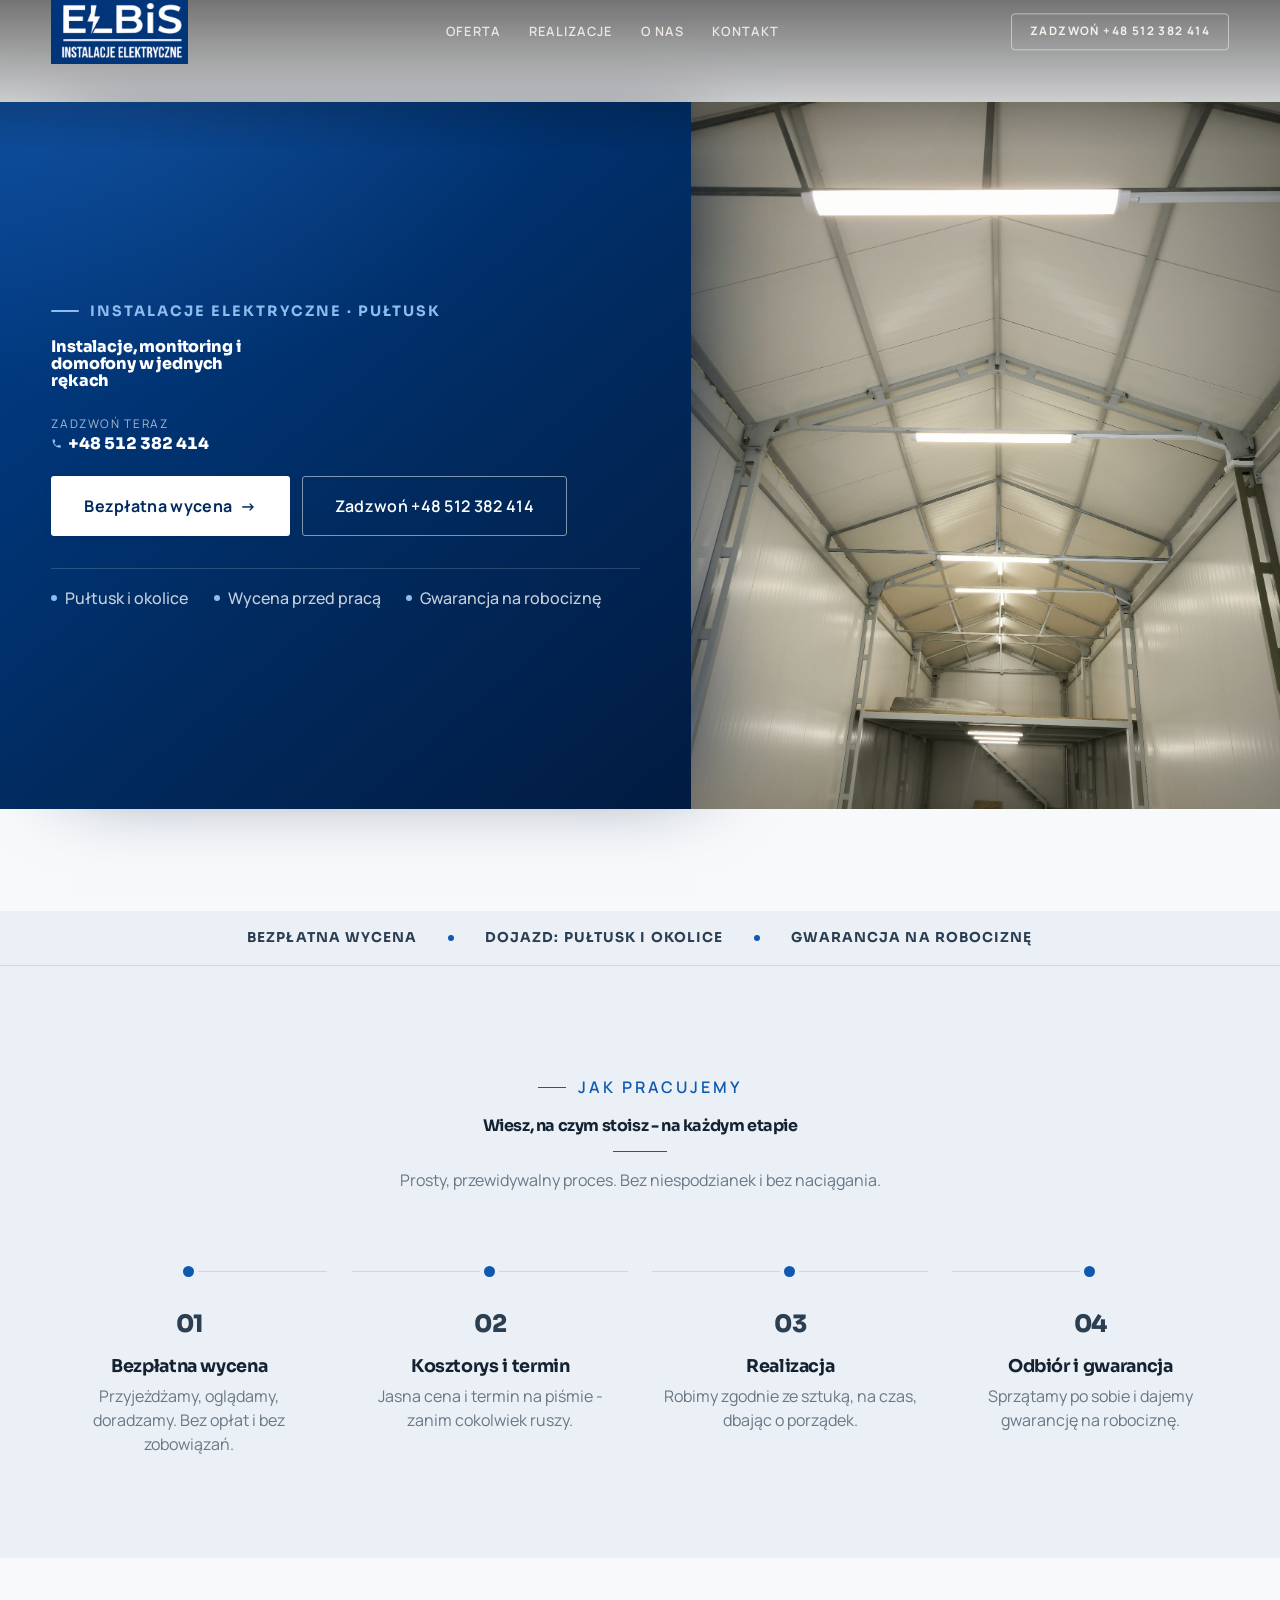
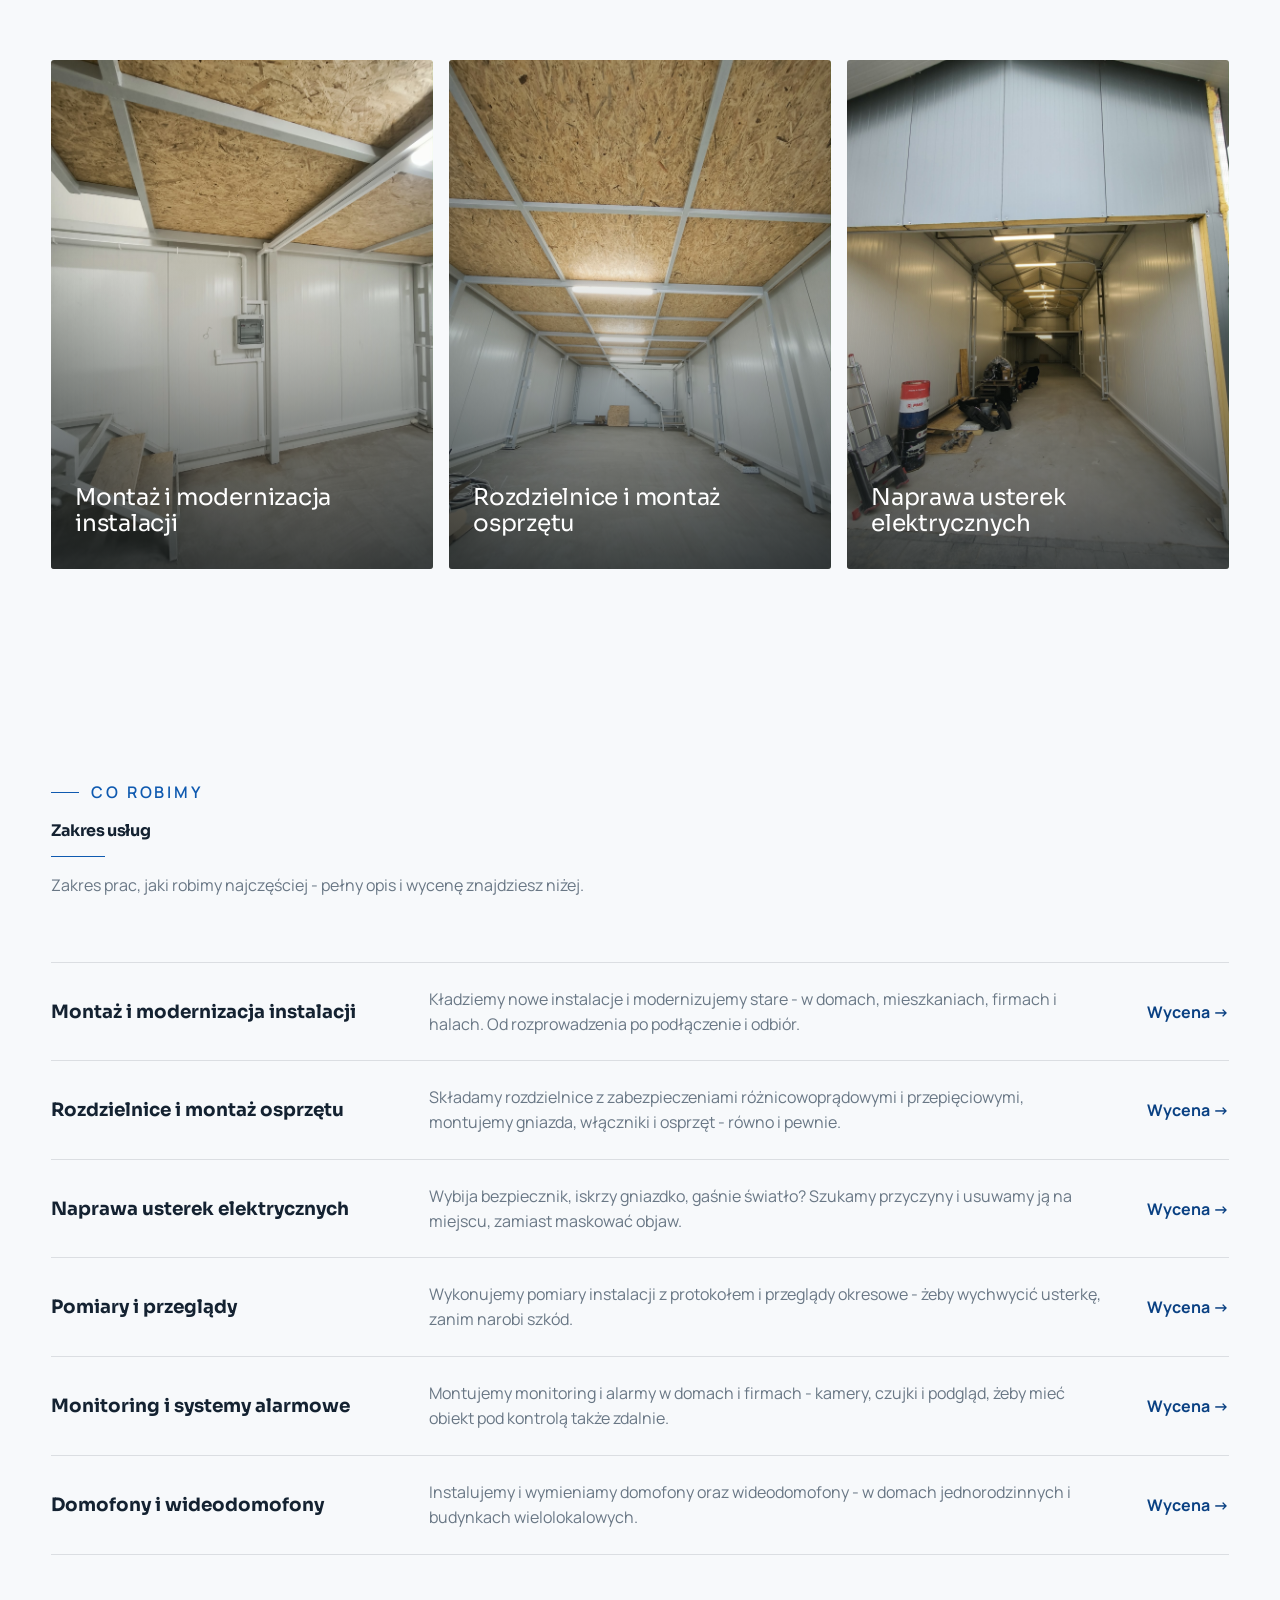
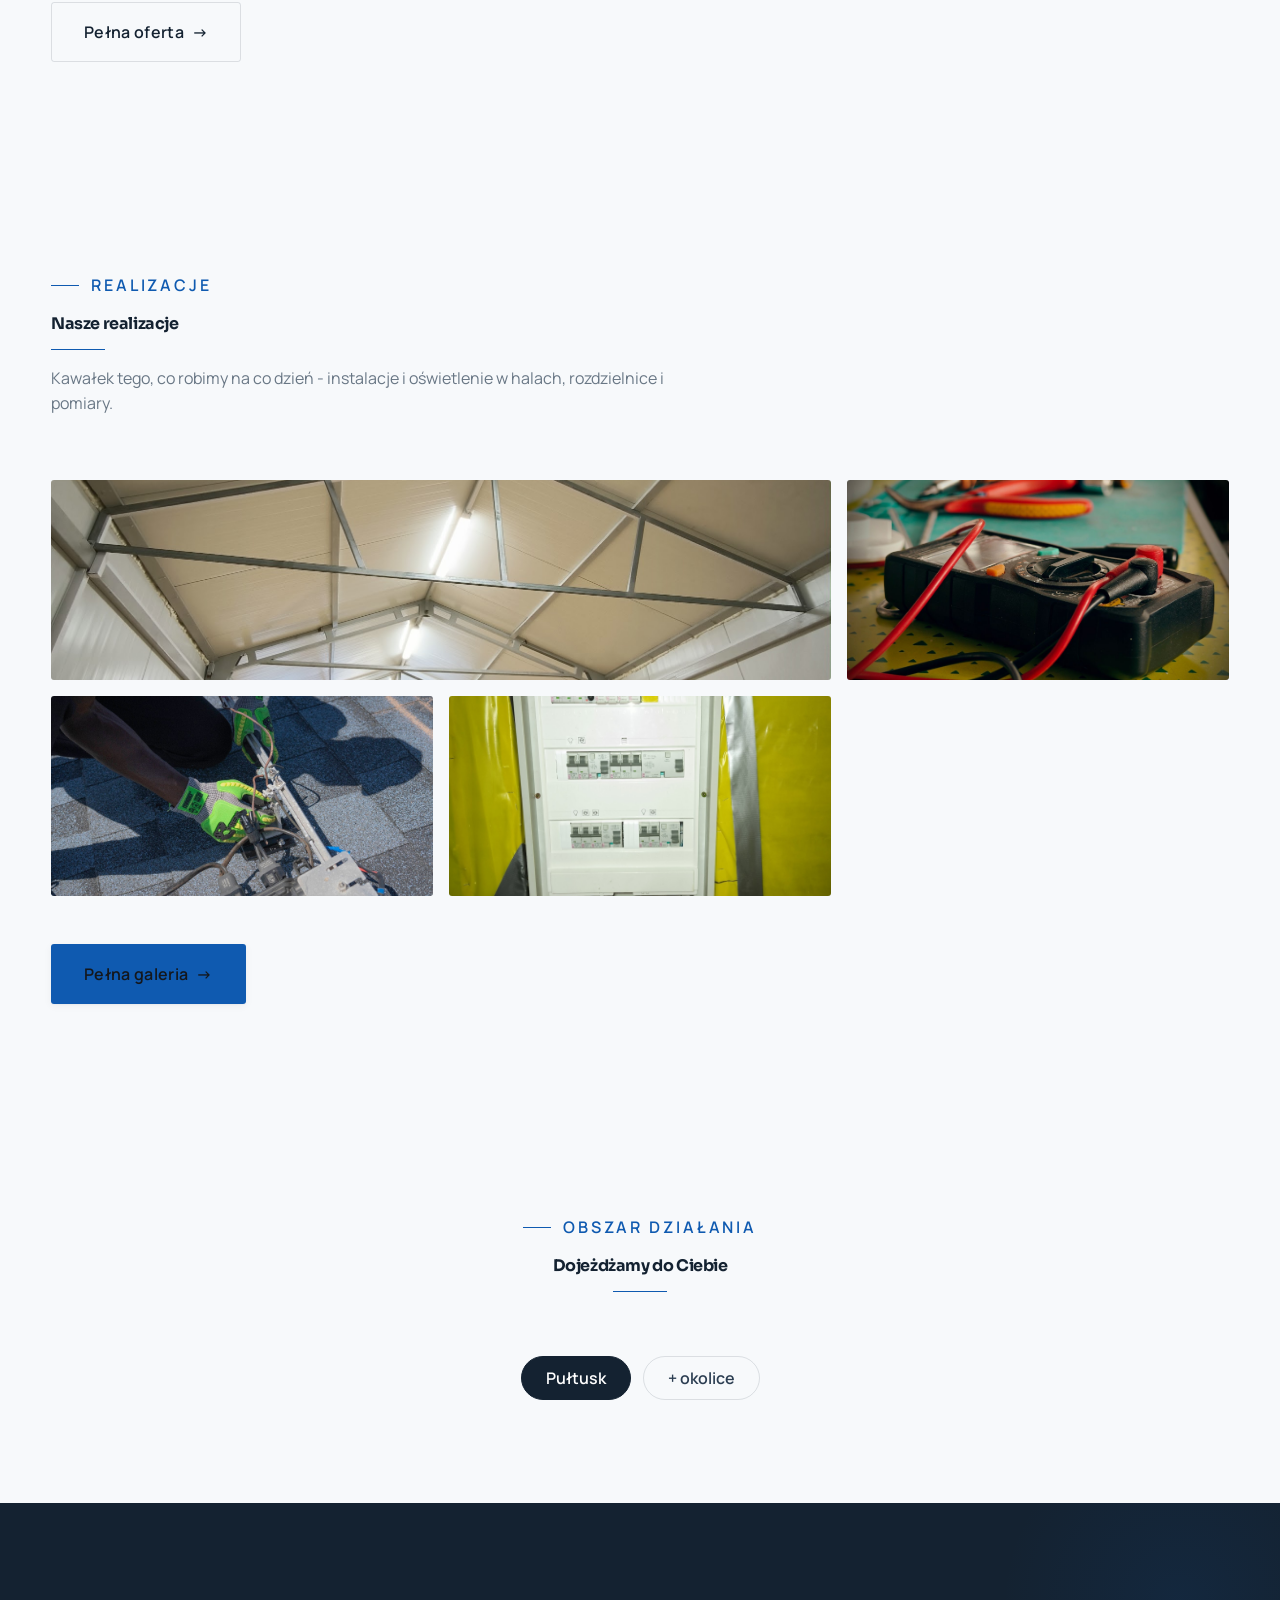
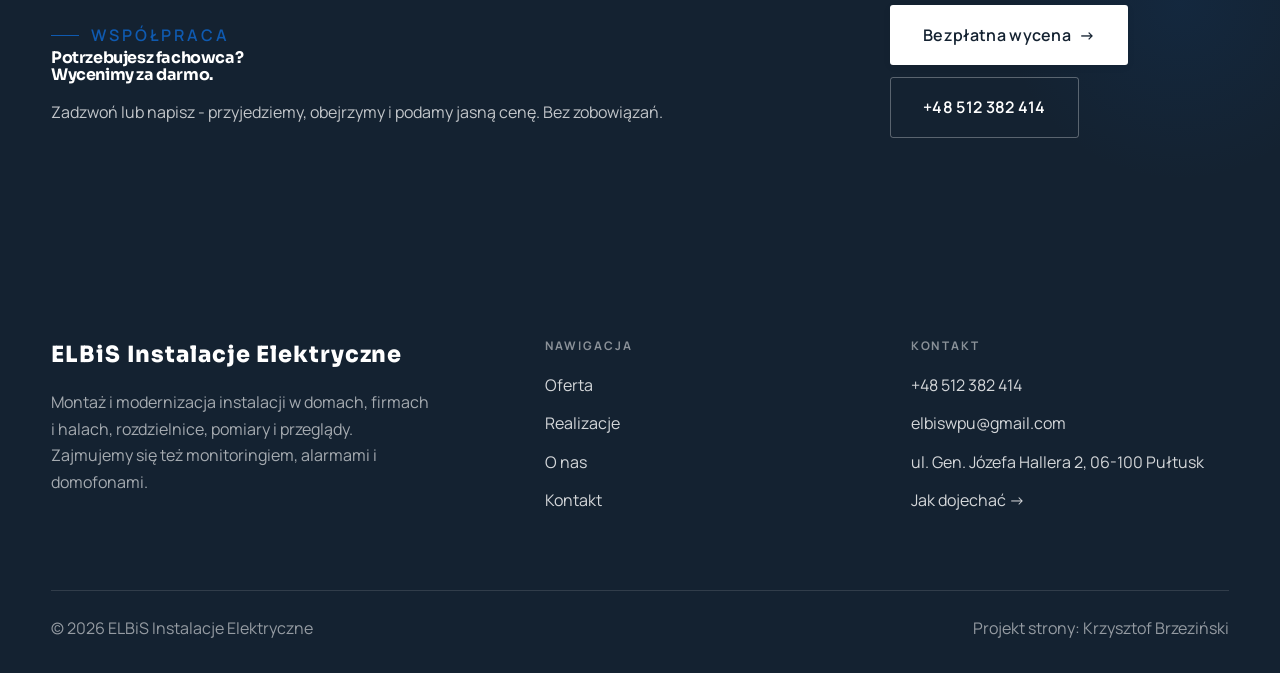
==== commit 5eaf4d3e: "Odswiezenie brandu: paleta z logo (kobaltowy niebieski) + dopracowany hero - accent zmieniony z oliw" ====
--- a/index.html
+++ b/index.html
@@ -33,8 +33,13 @@
       <h1 class="hf-title">Instalacje, monitoring i domofony w jednych rękach</h1>
       <a class="hf-phone" href="tel:+48512382414"><span class="hf-phone-lab">Zadzwoń teraz</span><span class="hf-phone-num"><svg class="ico-tel" width="16" height="16" viewBox="0 0 24 24" fill="none" aria-hidden="true"><path d="M6.6 10.8a15.5 15.5 0 0 0 6.6 6.6l2.2-2.2a1 1 0 0 1 1-.24 11.4 11.4 0 0 0 3.6.58 1 1 0 0 1 1 1V20a1 1 0 0 1-1 1A17 17 0 0 1 3 4a1 1 0 0 1 1-1h3.5a1 1 0 0 1 1 1c0 1.25.2 2.46.58 3.6a1 1 0 0 1-.25 1l-2.23 2.2Z" fill="currentColor"/></svg> +48 512 382 414</span></a>
       <div class="hf-actions">
-        <a href="kontakt.html" class="btn btn-accent">Bezpłatna wycena <span class="arr">→</span></a>
+        <a href="kontakt.html" class="btn btn-light">Bezpłatna wycena <span class="arr">→</span></a>
         <a href="tel:+48512382414" class="btn btn-ghost hf-ghost">Zadzwoń +48 512 382 414</a>
+      </div>
+      <div class="hf-meta">
+        <span>Pułtusk i okolice</span>
+        <span>Wycena przed pracą</span>
+        <span>Gwarancja na robociznę</span>
       </div>
   </div>
 </section>
--- a/assets/styles.css
+++ b/assets/styles.css
@@ -611,4 +611,45 @@
 }
 
 /* === auto-paleta ze zdjęć klienta (dopasowanie do estetyki socials) === */
-:root{--accent:#7E6C1E;--accent-d:#574A11;--accent-soft:rgba(126,108,30,0.10);--paper:#F9F9F8;--paper-2:#EFEFED;--paper-3:#E8E8E5;}
+:root{--accent:#0f5ab0;--accent-d:#0a4183;--accent-soft:rgba(15,90,176,0.10);--paper:#F7F9FB;--paper-2:#EAF0F6;--paper-3:#E1E9F2;}
+
+/* ============================================================
+   BRAND REFRESH — ELBiS (kobaltowy niebieski z logo, białe litery)
+   ============================================================ */
+
+/* HERO: panel = brandowy niebieski gradient (przedłużenie logo), gładki styk ze zdjęciem */
+.hero-fach{position:relative}
+.hf-panel{
+  background:linear-gradient(140deg,#00408f 0%,#012a5e 58%,#011b41 100%);
+  position:relative;z-index:2;
+  box-shadow:38px 0 80px -34px rgba(0,20,52,.65);
+  padding:clamp(2.4rem,5vw,4.8rem) clamp(1.8rem,4vw,3.8rem);
+}
+.hf-panel::before{content:"";position:absolute;inset:0;pointer-events:none;
+  background:radial-gradient(130% 90% at 8% -10%,rgba(94,156,236,.20),transparent 58%)}
+.hf-panel>*{position:relative;z-index:1}
+
+/* kicker z akcentową kreską (spójny z .eyebrow reszty strony) */
+.hf-kicker{color:#8fbcf0;display:inline-flex;align-items:center;gap:.65rem}
+.hf-kicker::before{content:"";width:28px;height:2px;border-radius:2px;background:currentColor;display:inline-block}
+
+.hf-title{margin:var(--space-4) 0 var(--space-5);max-width:16ch}
+.hf-phone-num .ico-tel{color:#8fbcf0}
+.hf-phone:hover .hf-phone-num{color:#d5e6fa}
+
+/* przyciski na niebieskim panelu: primary = biały (czysto, kontrastowo) */
+.hf-actions .btn-light{background:#fff;color:#012a5e;font-weight:700}
+.hf-actions .btn-light:hover{background:#e9f1fc;color:#00408f;transform:translateY(-2px)}
+.hf-ghost{color:#fff;border-color:rgba(255,255,255,.5)}
+.hf-ghost:hover{border-color:#fff;color:#fff;background:rgba(255,255,255,.06)}
+
+/* meta pod przyciskami — lokalizacja (dopełnia panel, buduje zaufanie) */
+.hf-meta{margin-top:var(--space-6);padding-top:var(--space-4);
+  border-top:1px solid rgba(255,255,255,.16);
+  display:flex;flex-wrap:wrap;gap:.5rem 1.6rem;
+  color:rgba(255,255,255,.78);font-size:var(--text-sm);font-weight:500}
+.hf-meta span{display:inline-flex;align-items:center;gap:.5rem}
+.hf-meta span::before{content:"";width:6px;height:6px;border-radius:50%;background:#8fbcf0;flex:none}
+
+/* promise bar: kropki w brandowym niebieskim (spójność) */
+.fp-row li:not(:last-child)::after{background:var(--accent)}
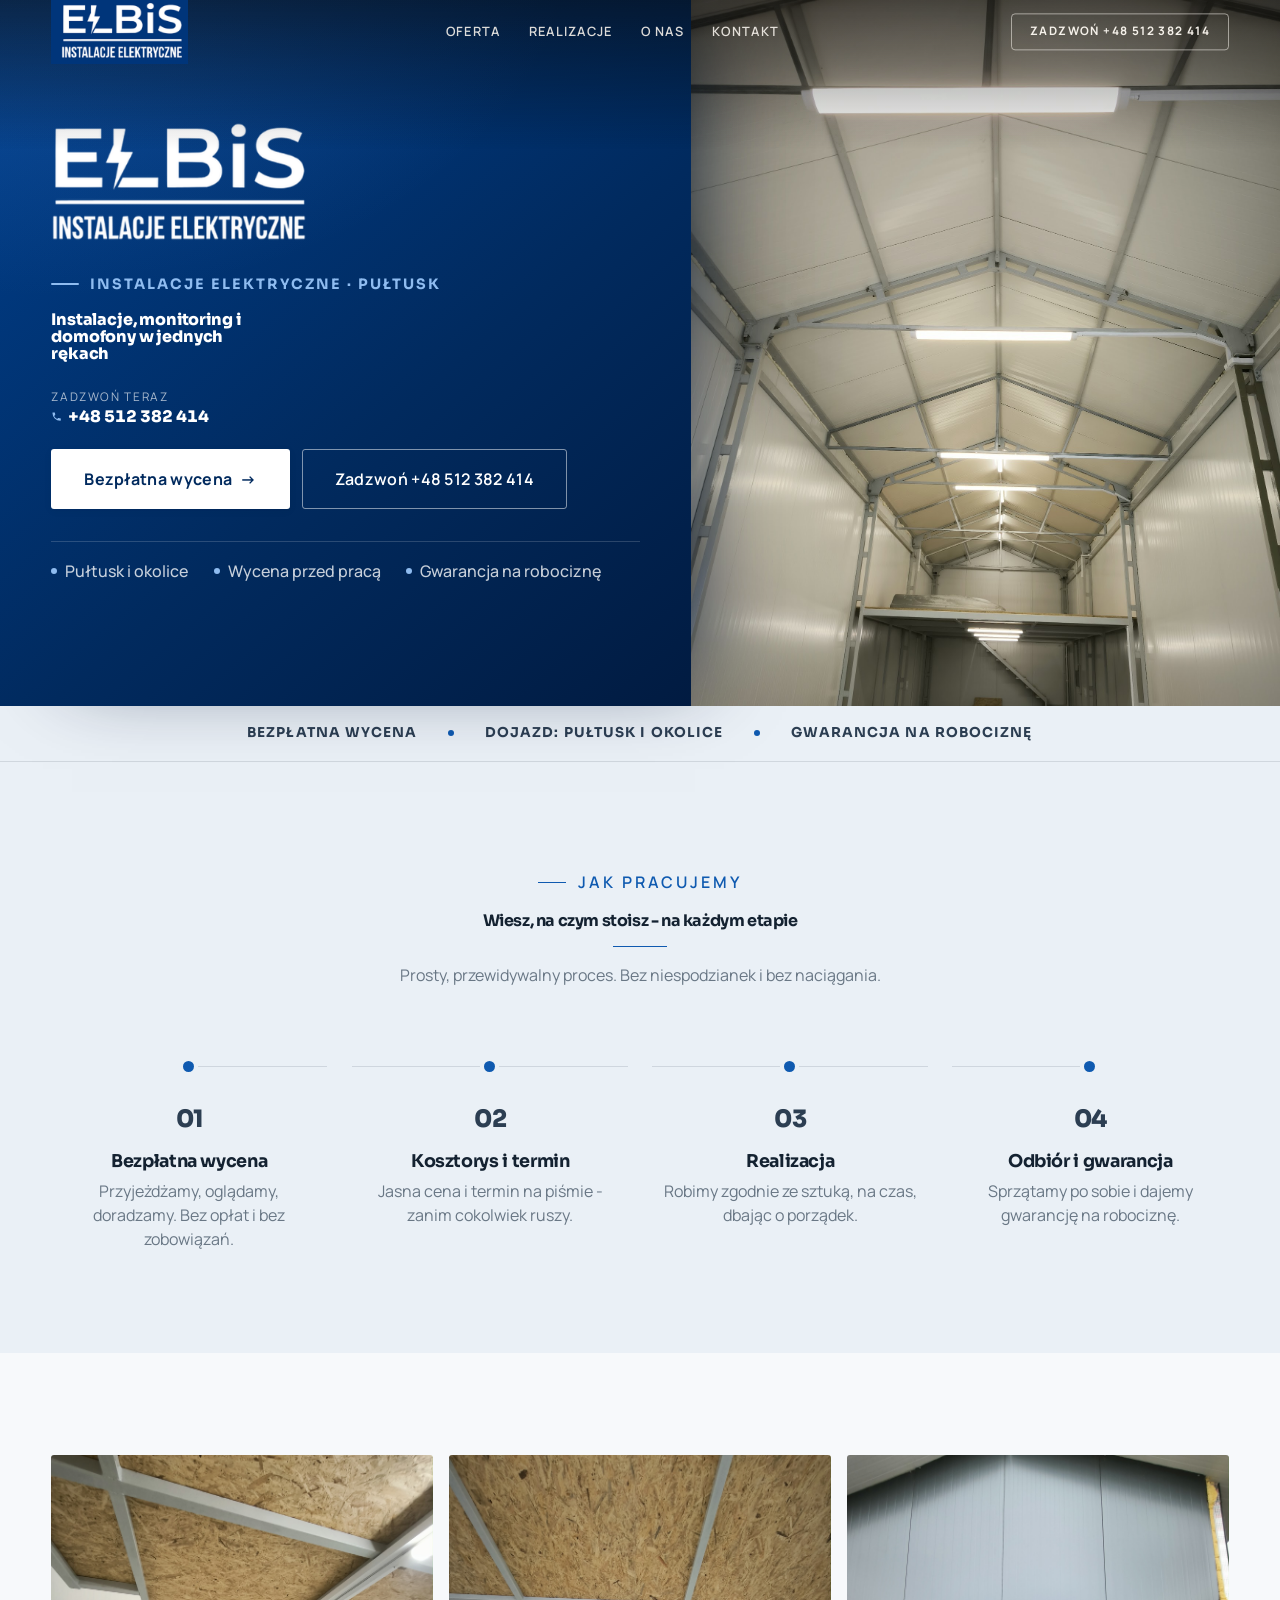
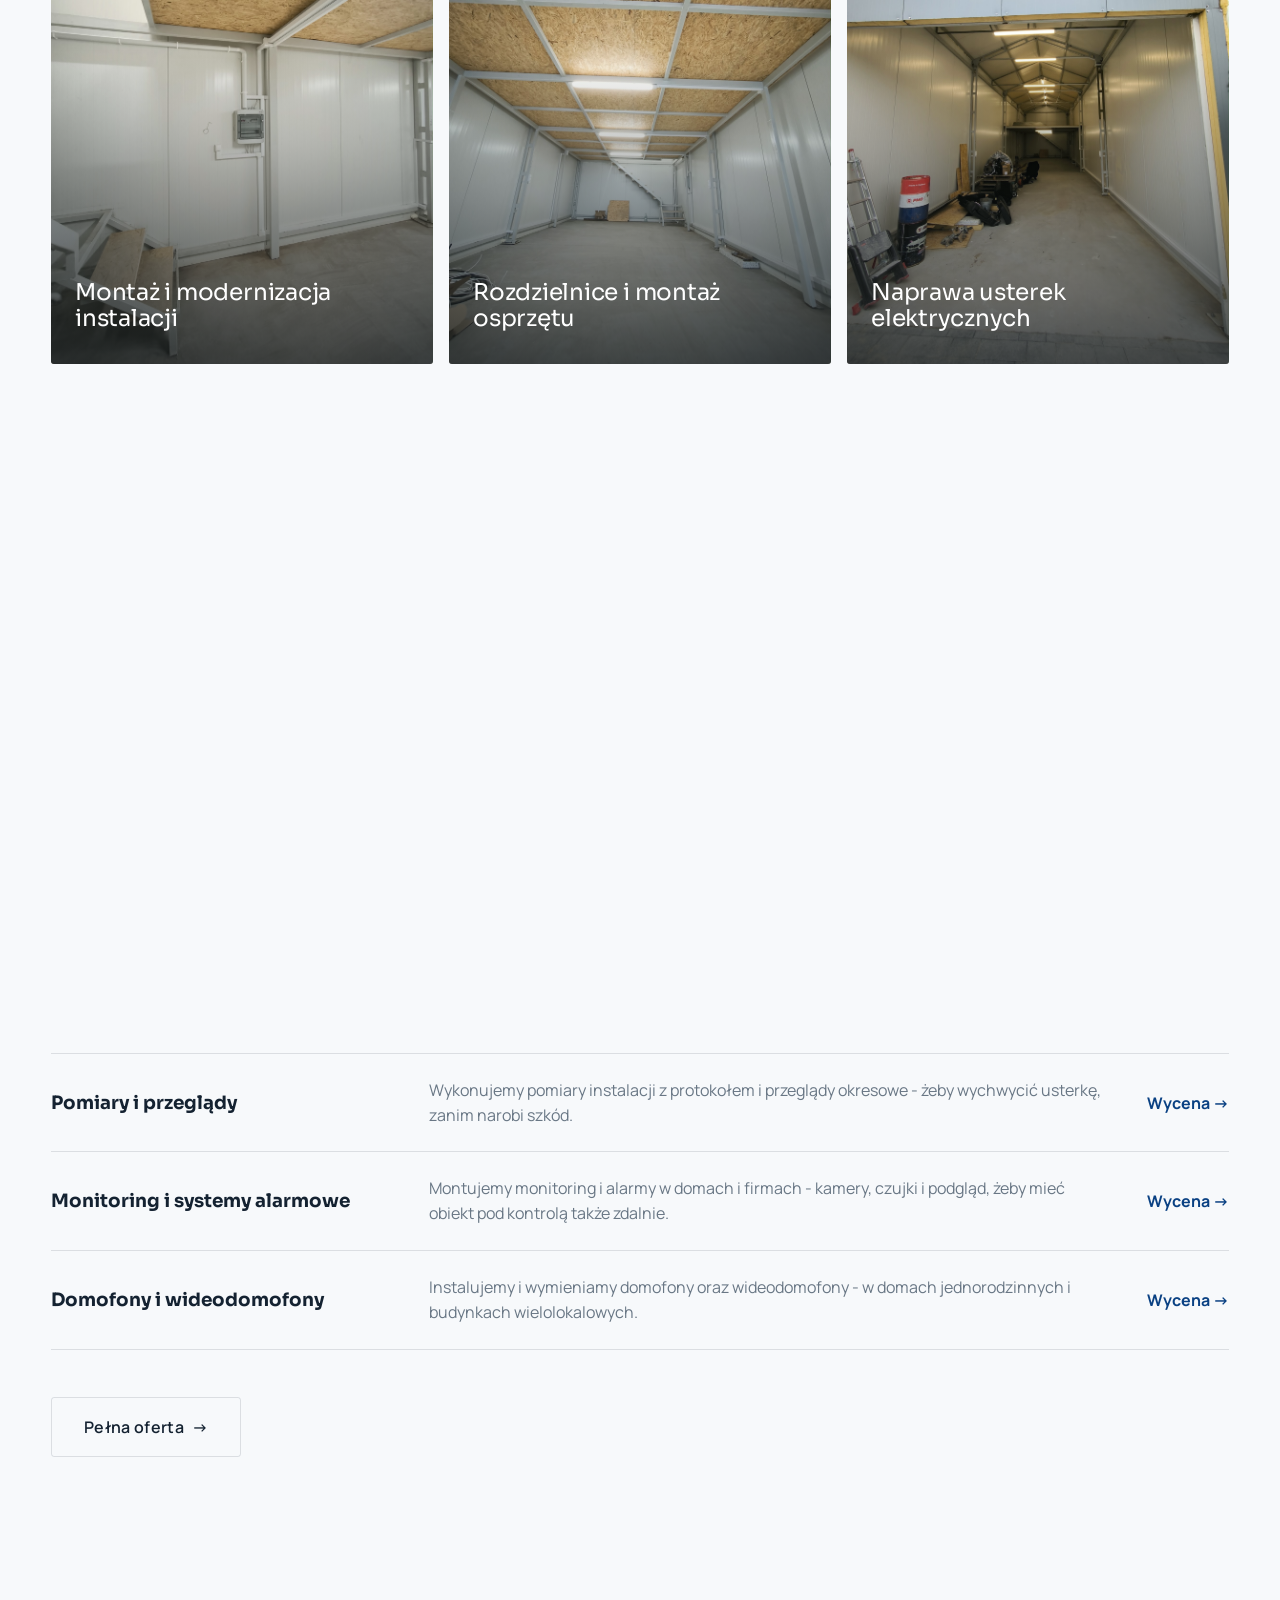
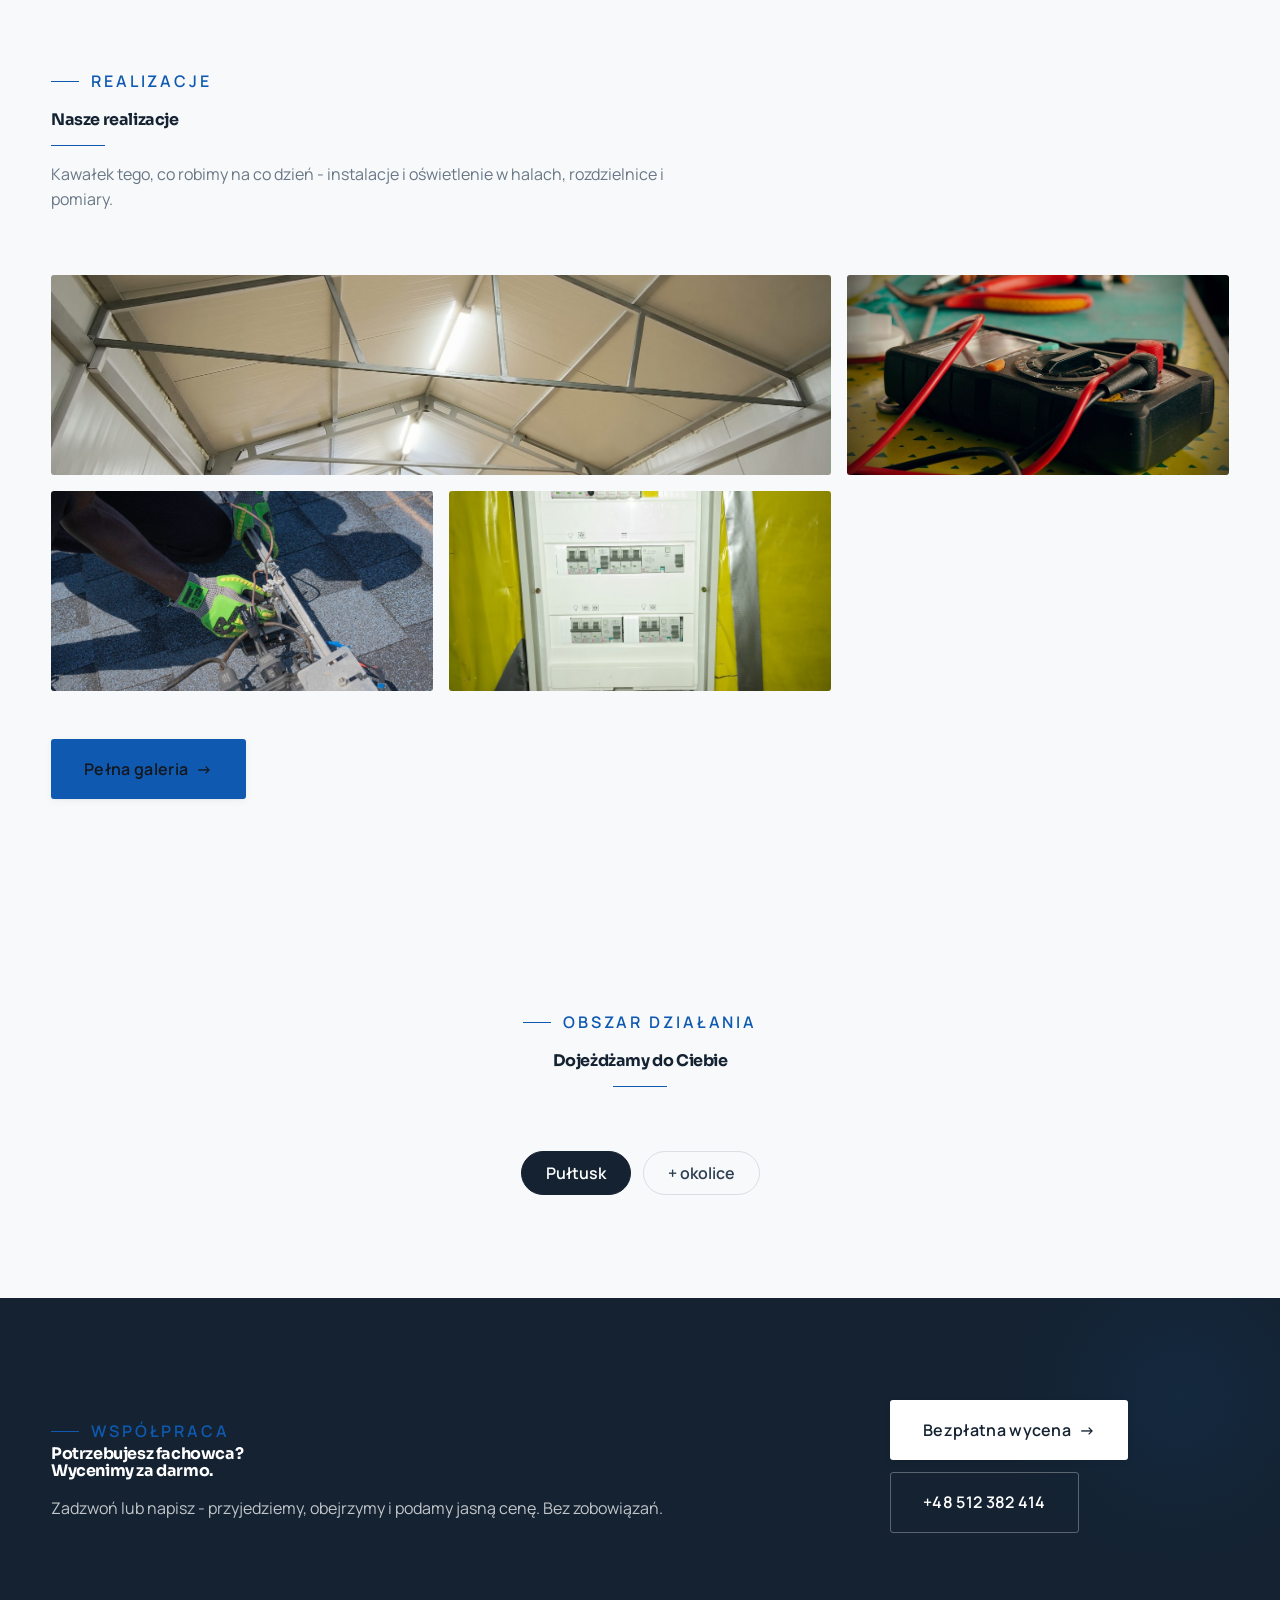
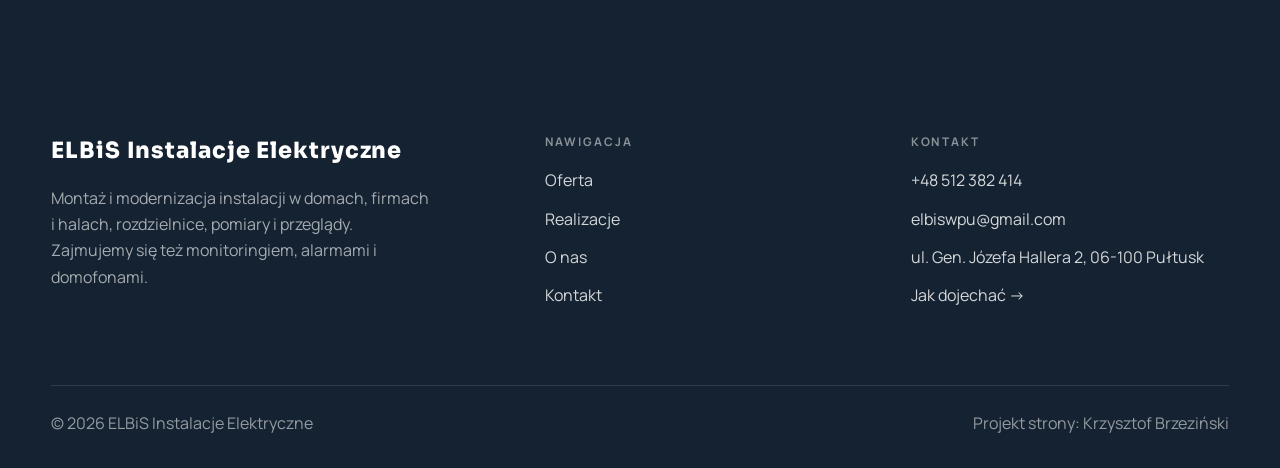
==== commit 9691b072: "Hero: biale logo ELBiS w gornym obszarze panelu (przezroczyste tlo) Co-Authored-By: Claude Opus 4.8 " ====
--- a/index.html
+++ b/index.html
@@ -29,6 +29,7 @@
 <section class="hero-fach">
   <img class="hf-photo" src="img/hero.jpg" alt="ELBiS Instalacje Elektryczne">
   <div class="hf-panel">
+      <img class="hf-logo" src="img/logo-white.png" alt="ELBiS Instalacje Elektryczne">
       <span class="hf-kicker">Instalacje elektryczne · Pułtusk</span>
       <h1 class="hf-title">Instalacje, monitoring i domofony w jednych rękach</h1>
       <a class="hf-phone" href="tel:+48512382414"><span class="hf-phone-lab">Zadzwoń teraz</span><span class="hf-phone-num"><svg class="ico-tel" width="16" height="16" viewBox="0 0 24 24" fill="none" aria-hidden="true"><path d="M6.6 10.8a15.5 15.5 0 0 0 6.6 6.6l2.2-2.2a1 1 0 0 1 1-.24 11.4 11.4 0 0 0 3.6.58 1 1 0 0 1 1 1V20a1 1 0 0 1-1 1A17 17 0 0 1 3 4a1 1 0 0 1 1-1h3.5a1 1 0 0 1 1 1c0 1.25.2 2.46.58 3.6a1 1 0 0 1-.25 1l-2.23 2.2Z" fill="currentColor"/></svg> +48 512 382 414</span></a>
--- a/assets/styles.css
+++ b/assets/styles.css
@@ -618,7 +618,7 @@
    ============================================================ */
 
 /* HERO: panel = brandowy niebieski gradient (przedłużenie logo), gładki styk ze zdjęciem */
-.hero-fach{position:relative}
+.hero-fach{position:relative;padding:0}
 .hf-panel{
   background:linear-gradient(140deg,#00408f 0%,#012a5e 58%,#011b41 100%);
   position:relative;z-index:2;
@@ -628,6 +628,9 @@
 .hf-panel::before{content:"";position:absolute;inset:0;pointer-events:none;
   background:radial-gradient(130% 90% at 8% -10%,rgba(94,156,236,.20),transparent 58%)}
 .hf-panel>*{position:relative;z-index:1}
+
+/* logo w panelu (biała wersja, przezroczyste tło) — wypełnia górny obszar hero */
+.hf-logo{width:clamp(190px,20vw,270px);height:auto;display:block;margin-bottom:var(--space-6)}
 
 /* kicker z akcentową kreską (spójny z .eyebrow reszty strony) */
 .hf-kicker{color:#8fbcf0;display:inline-flex;align-items:center;gap:.65rem}
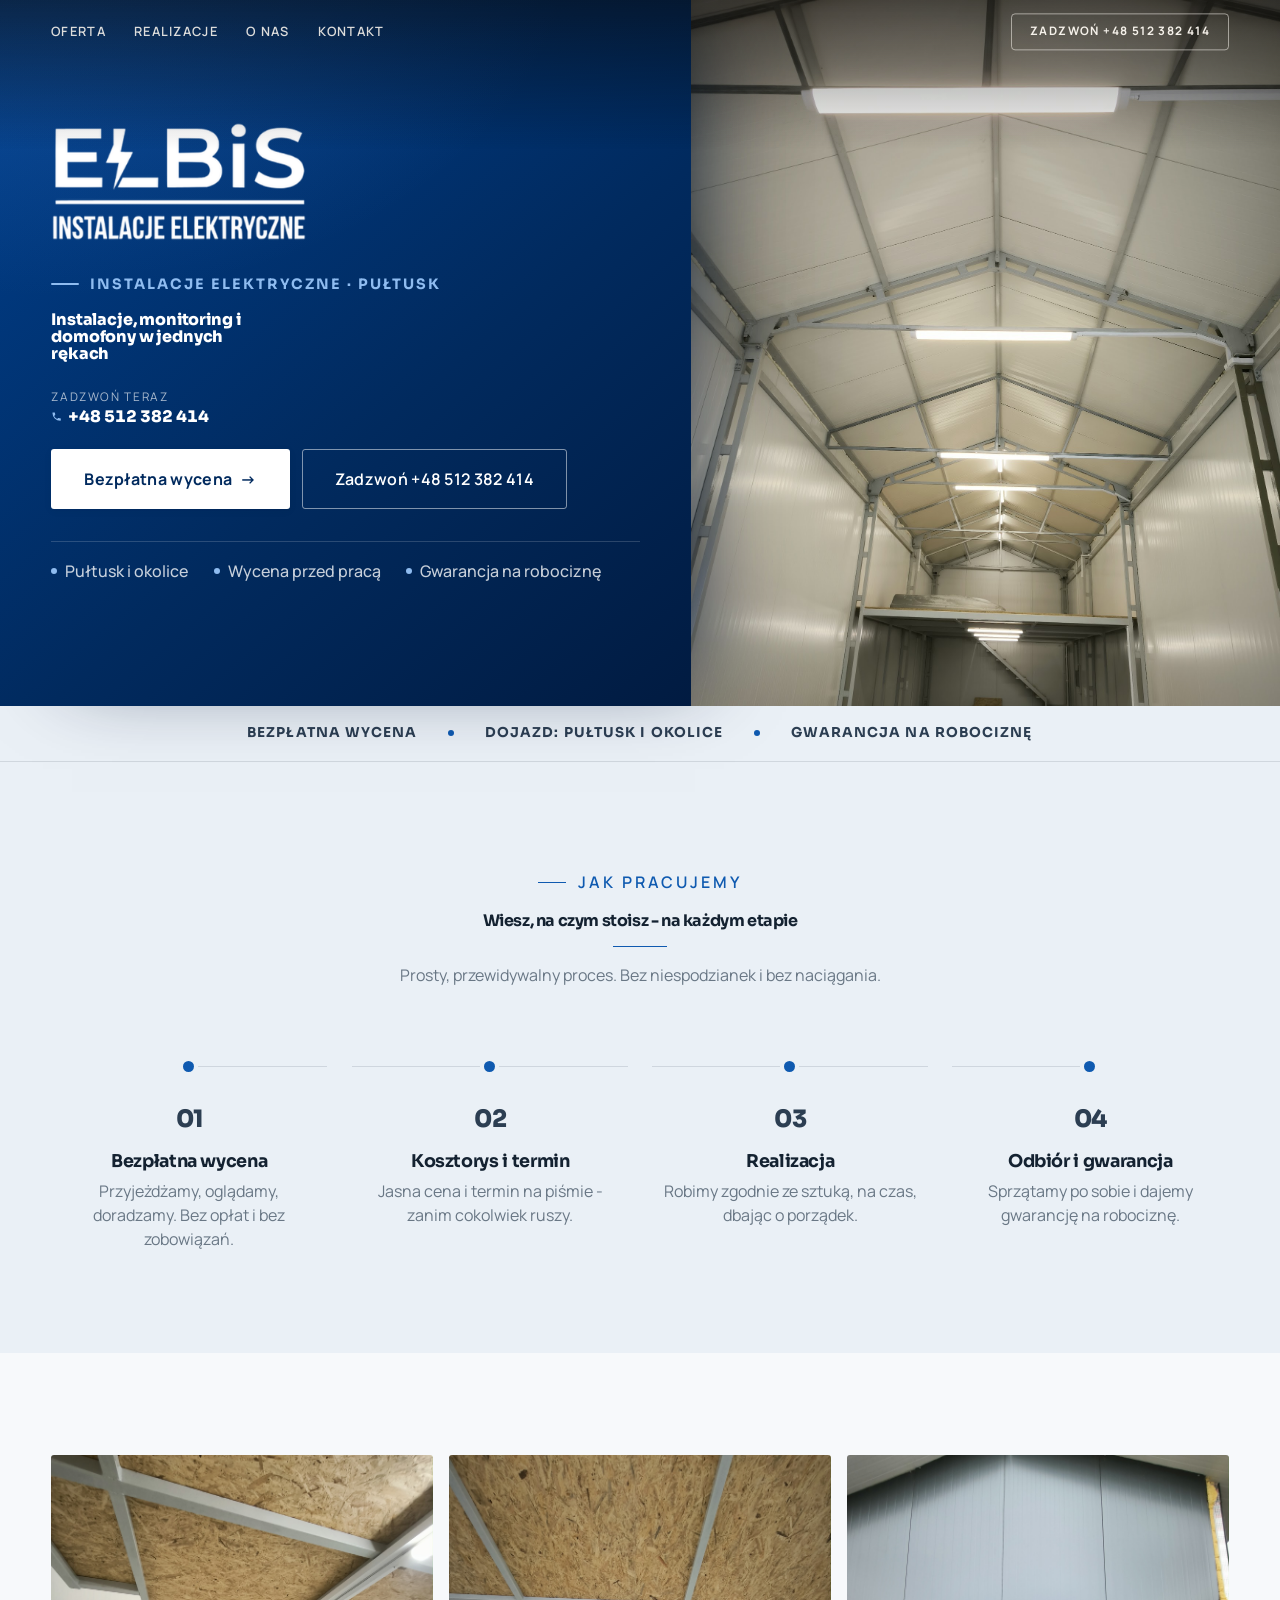
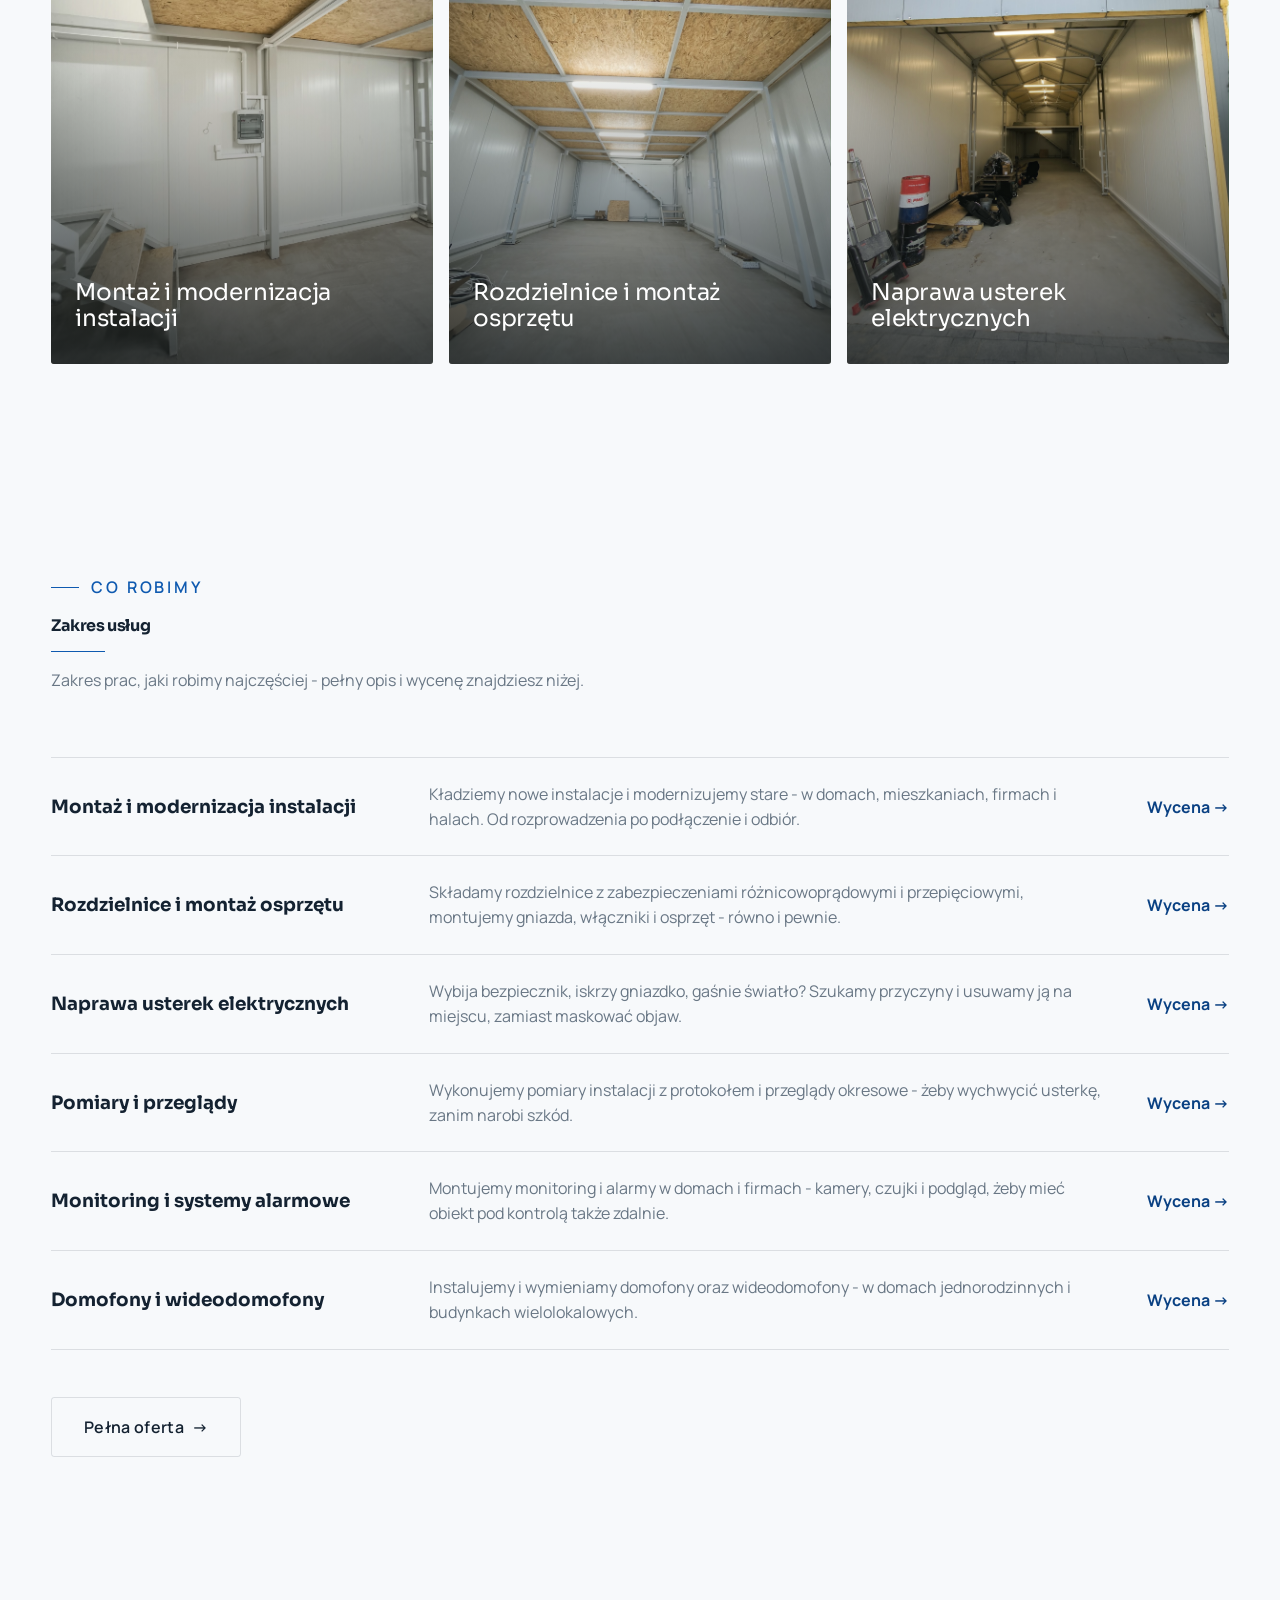
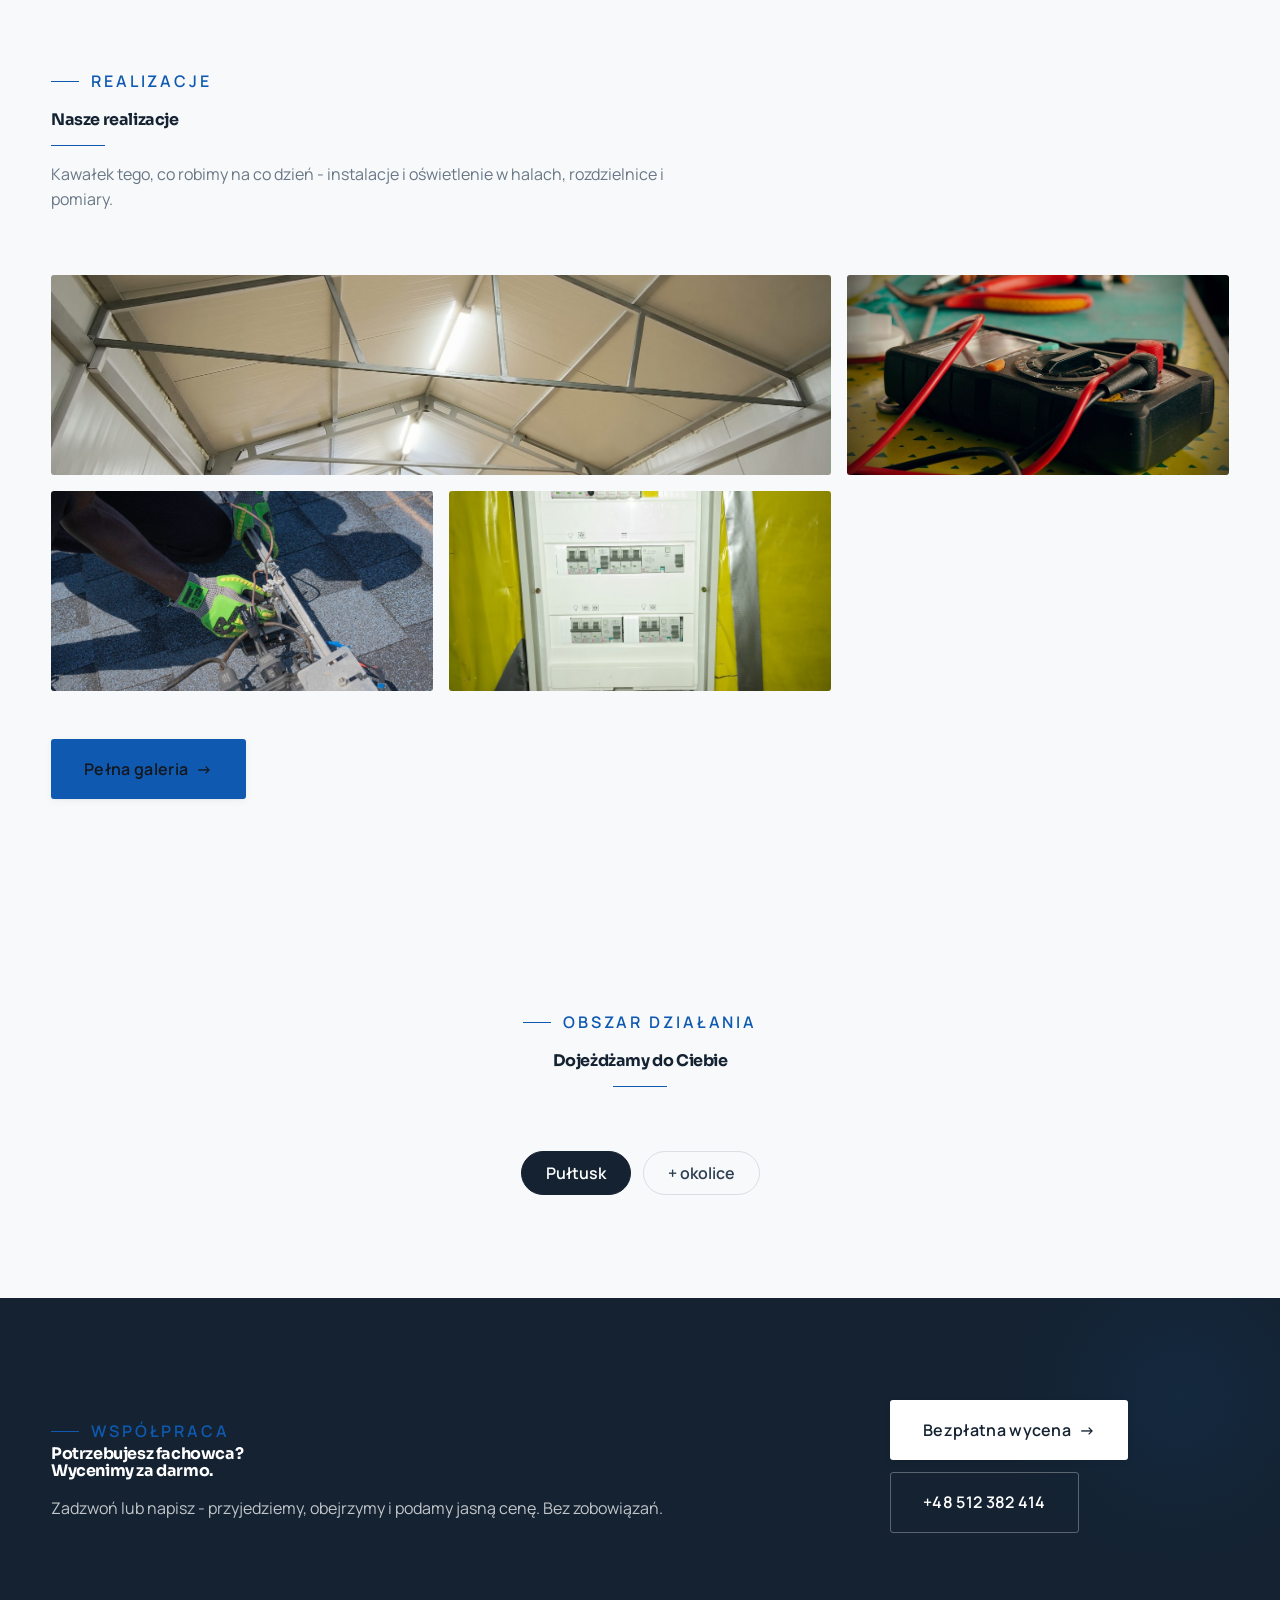
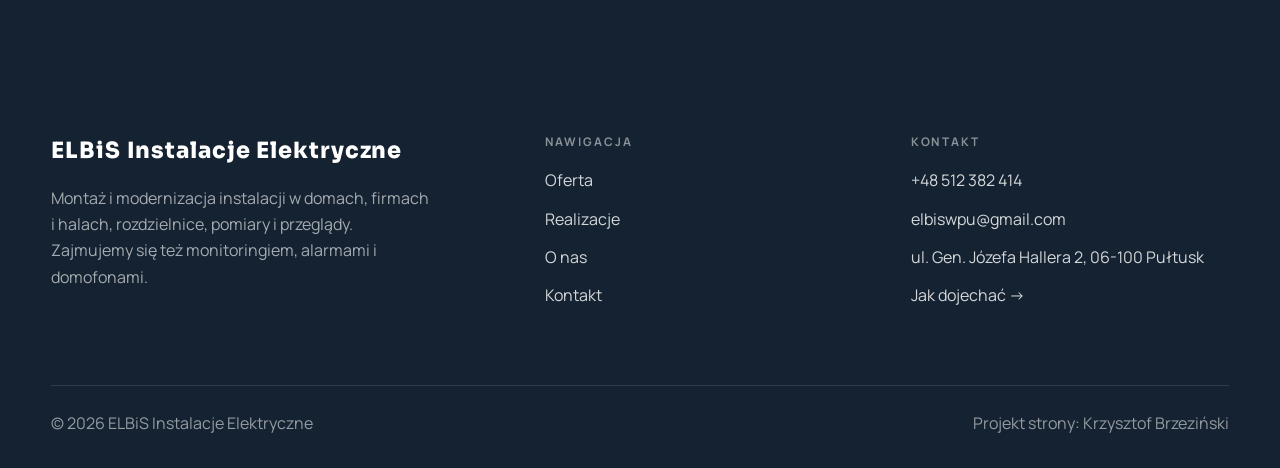
==== commit 377afe75: "Hero home: ukrycie logo w navie nad hero + menu do lewej (na niebieskim panelu) Co-Authored-By: Clau" ====
--- a/index.html
+++ b/index.html
@@ -10,7 +10,7 @@
 <link href="https://fonts.googleapis.com/css2?family=Sora:wght@600;700;800&family=Manrope:wght@400;500;600&display=swap" rel="stylesheet">
 <link rel="stylesheet" href="assets/styles.css">
 </head>
-<body>
+<body class="is-home">
 
 <header class="nav">
   <div class="wrap nav-inner">
--- a/assets/styles.css
+++ b/assets/styles.css
@@ -632,6 +632,14 @@
 /* logo w panelu (biała wersja, przezroczyste tło) — wypełnia górny obszar hero */
 .hf-logo{width:clamp(190px,20vw,270px);height:auto;display:block;margin-bottom:var(--space-6)}
 
+/* Strona główna: nad hero logo w navie chowamy (jest już w panelu),
+   a menu wyrównujemy do lewej — żeby linki leżały na niebieskim panelu,
+   a nie na styku niebieski/zdjęcie. Po scrollu (nav-solid) wraca standard. */
+.is-home .nav:not(.nav-solid) .brand{display:none}
+@media(min-width:681px){
+  .is-home .nav:not(.nav-solid) .nav-links{justify-content:flex-start}
+}
+
 /* kicker z akcentową kreską (spójny z .eyebrow reszty strony) */
 .hf-kicker{color:#8fbcf0;display:inline-flex;align-items:center;gap:.65rem}
 .hf-kicker::before{content:"";width:28px;height:2px;border-radius:2px;background:currentColor;display:inline-block}
